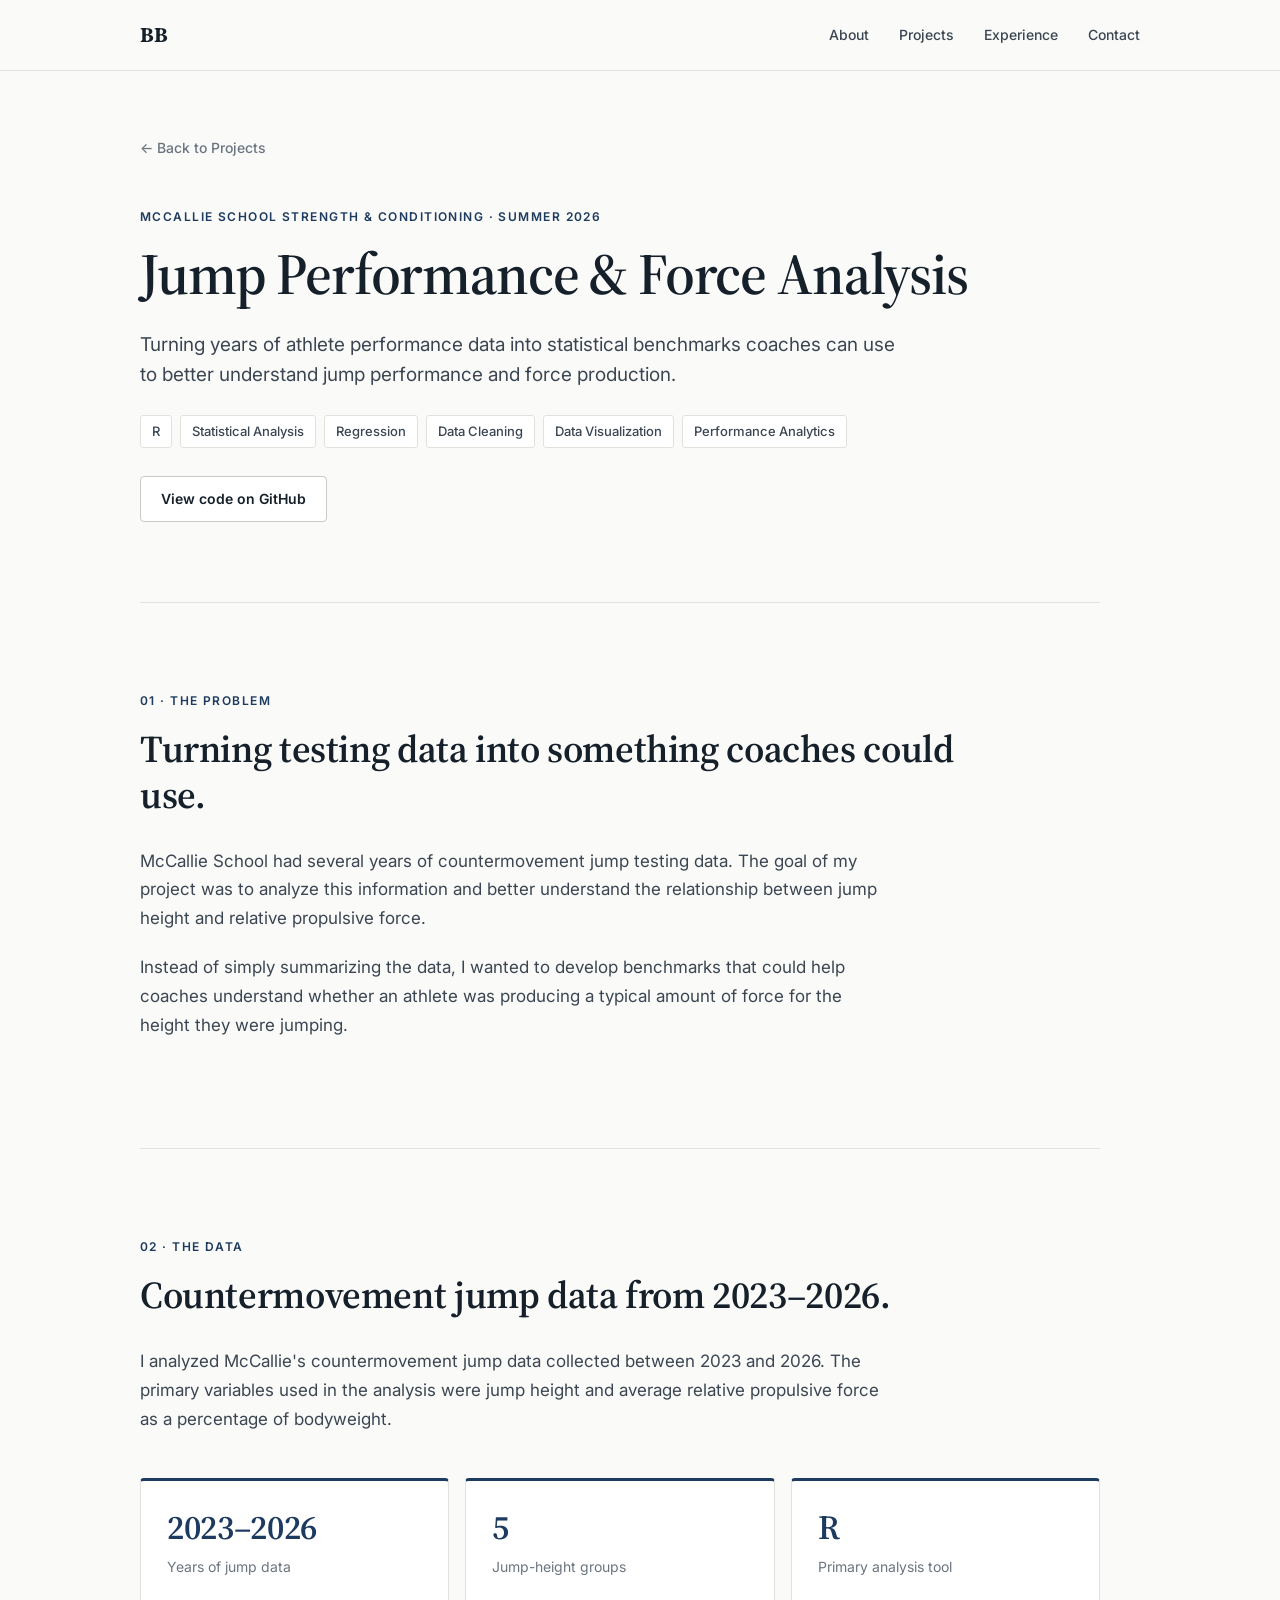
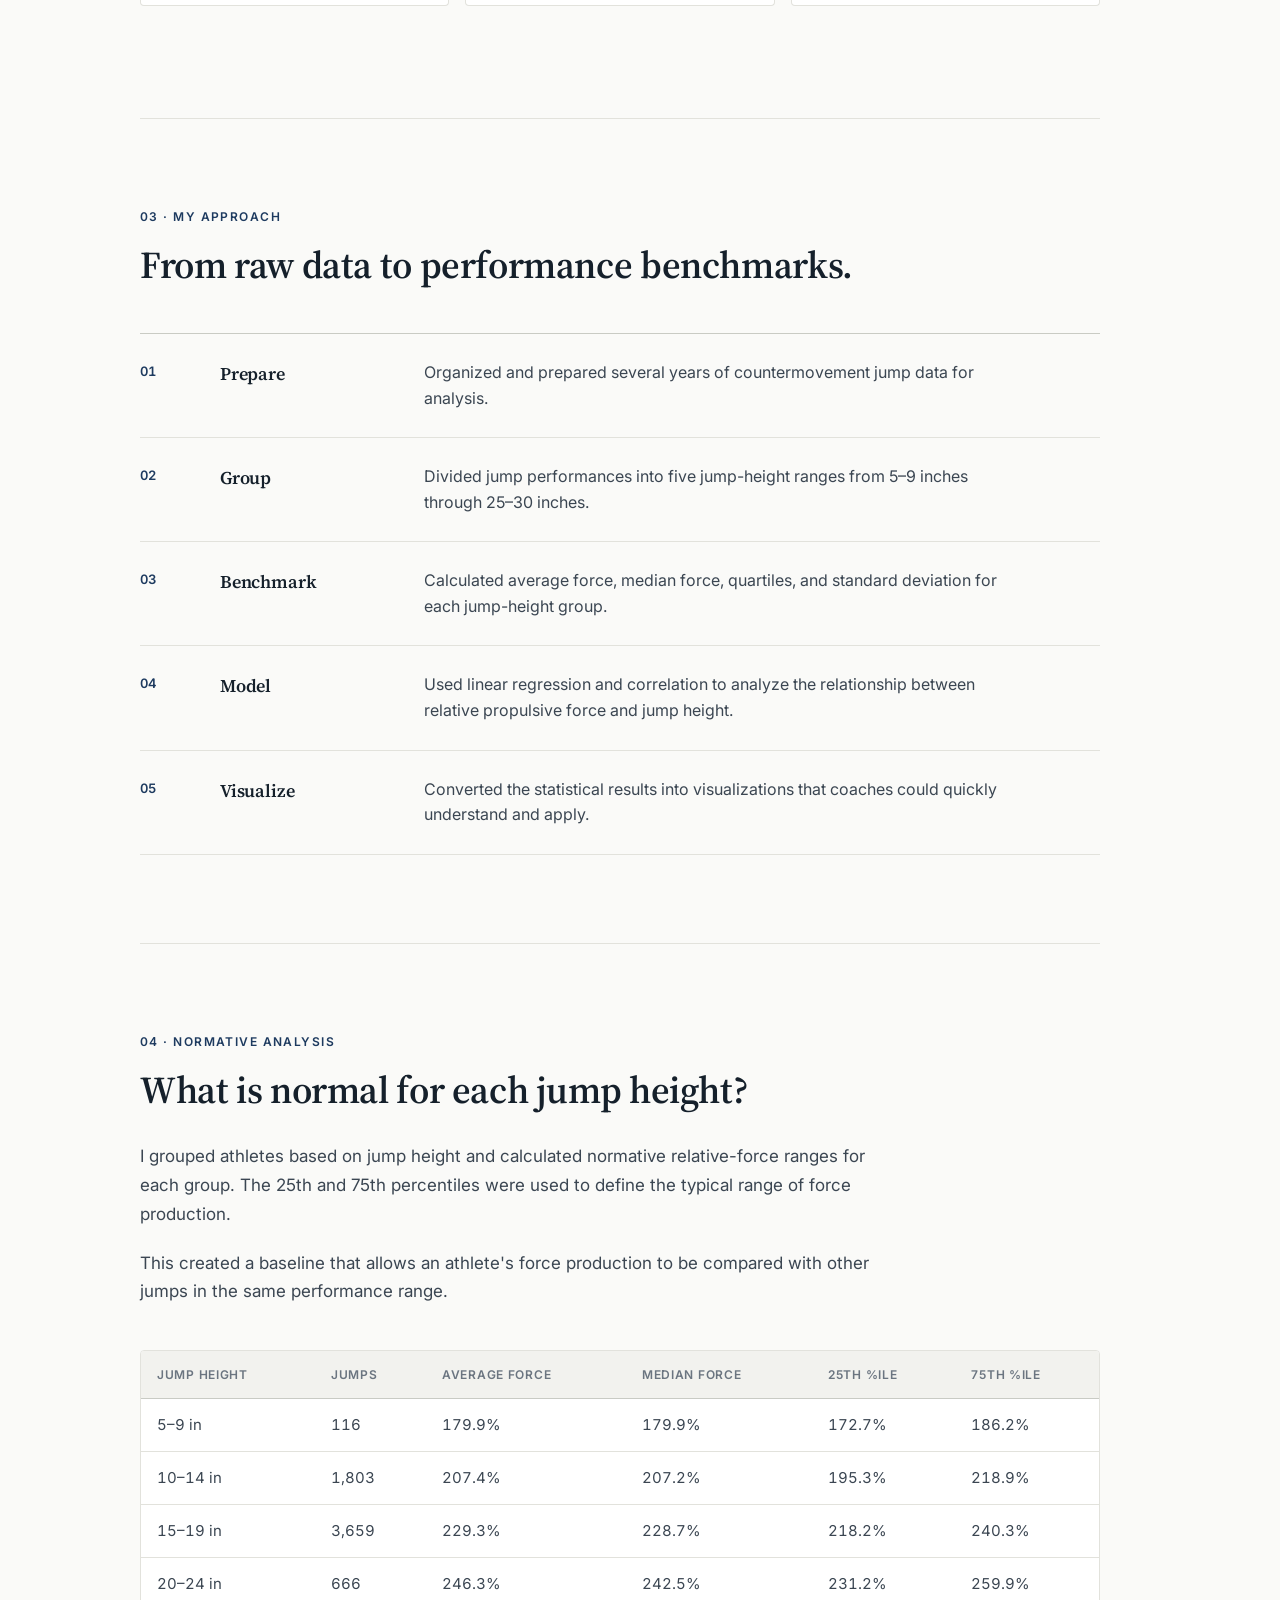
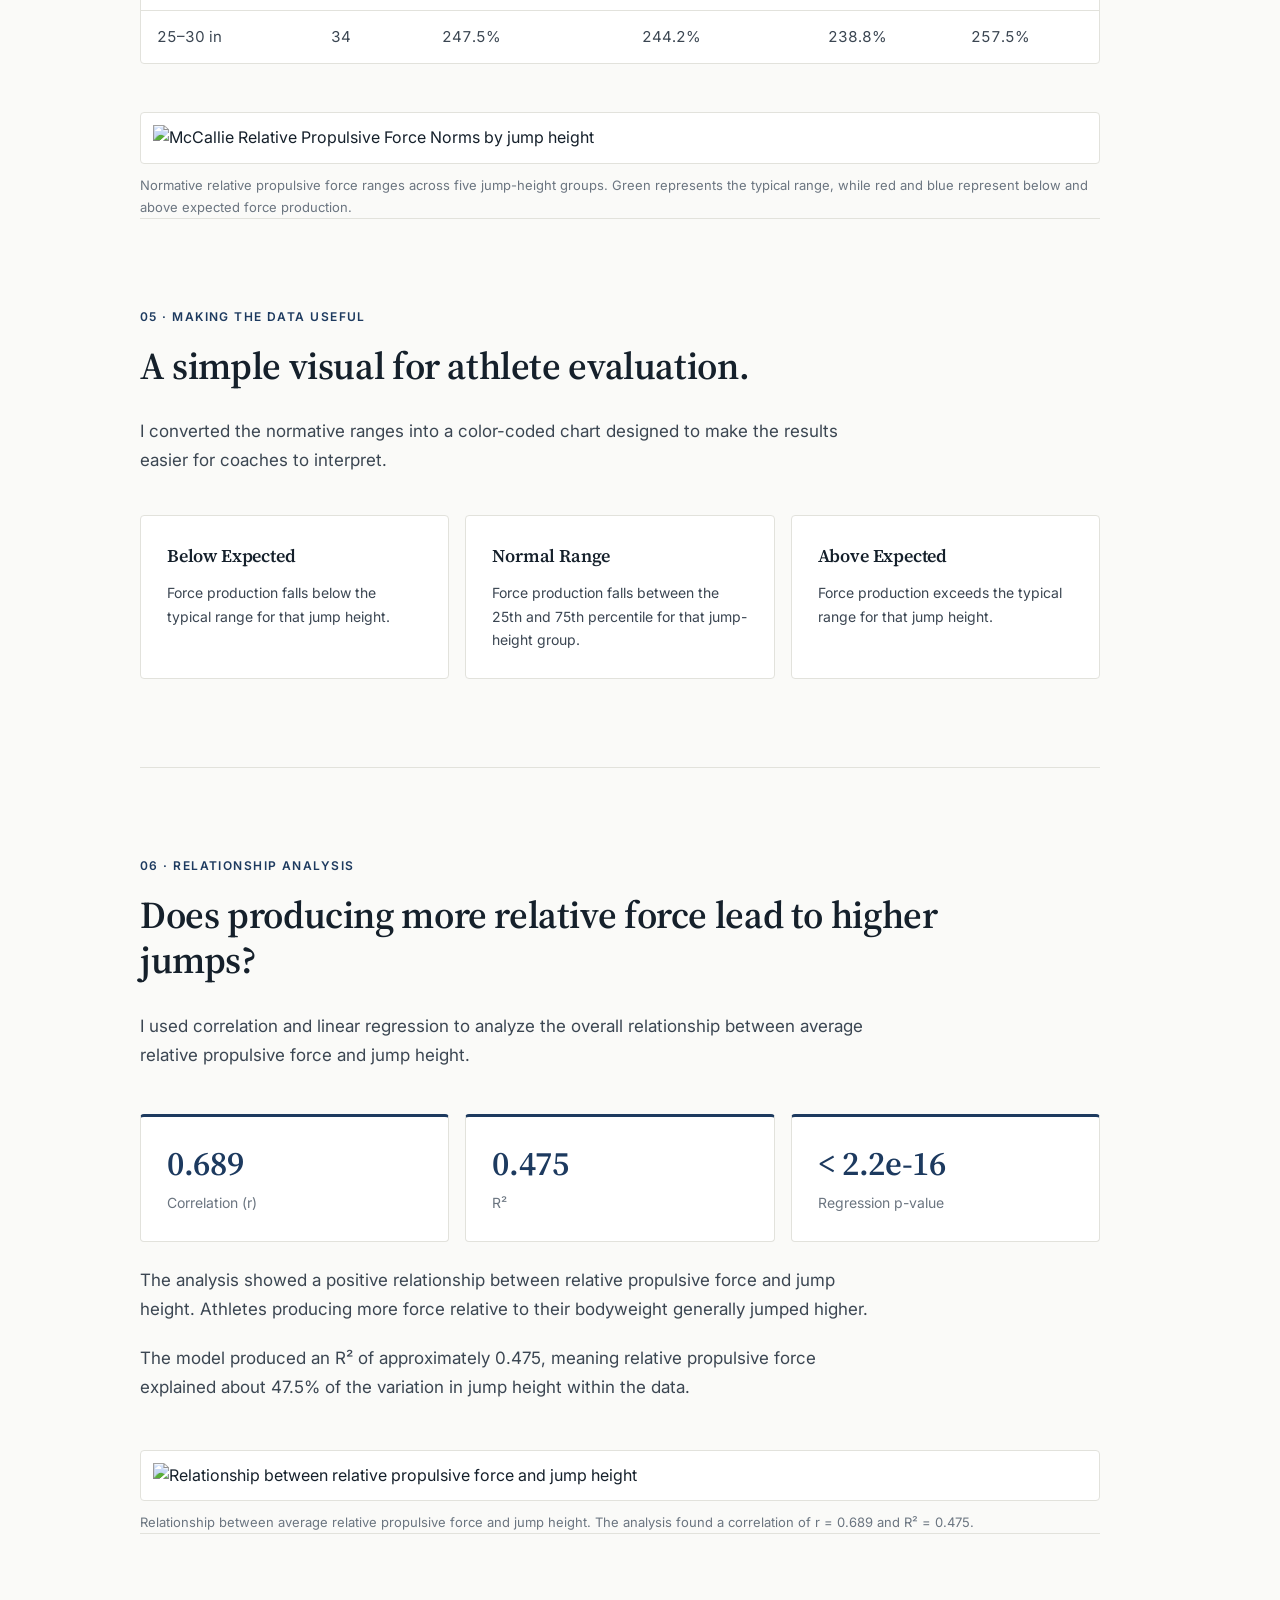
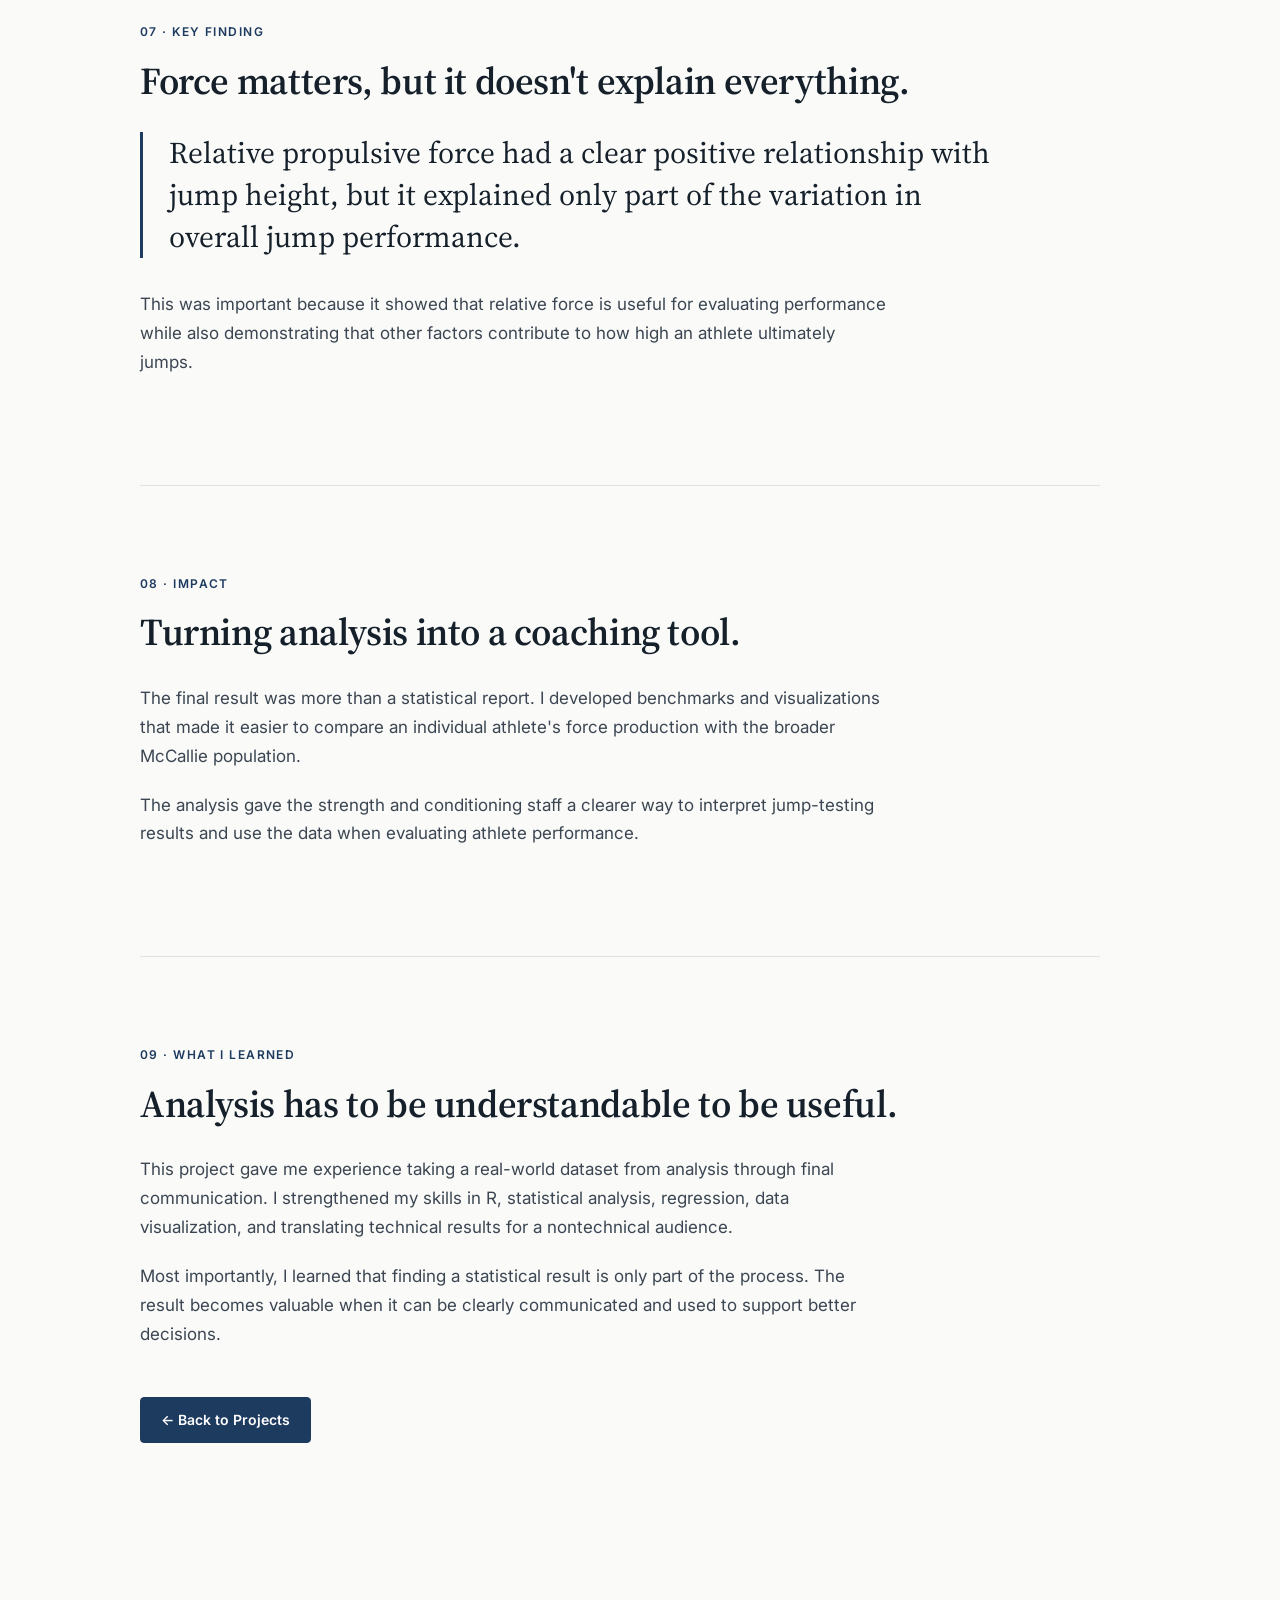
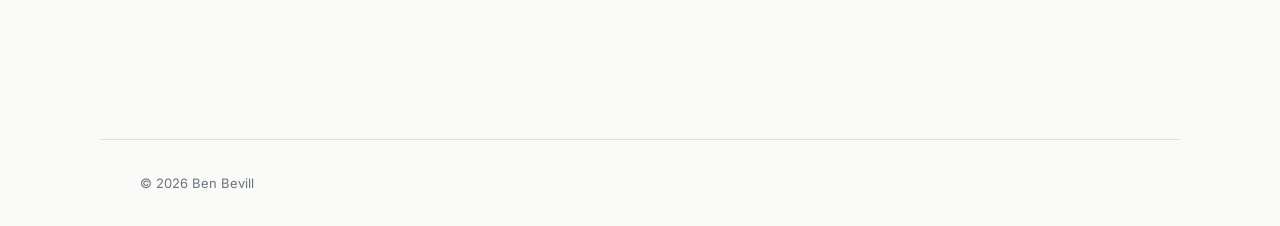
==== mccallie.html @ 66be4b80 "Switch to a professional theme: serif headings, Inter body, navy accent Co-Authored-By: Claude Opus " ====
<!DOCTYPE html>
<html lang="en">

<head>
    <meta charset="UTF-8">
    <meta name="viewport" content="width=device-width, initial-scale=1.0">

    <title>Jump Performance & Force Analysis | Ben Bevill</title>

    <meta
        name="description"
        content="McCallie School Jump Performance and Relative Propulsive Force Analysis by Ben Bevill."
    >

    <link rel="icon" href="favicon.svg?v=3" type="image/svg+xml">
    <meta property="og:type" content="website">
    <meta property="og:title" content="Jump & Force Analysis | Ben Bevill">
    <meta property="og:description" content="Normative force benchmarks from 7,200+ countermovement jumps for McCallie School Strength & Conditioning.">
    <meta property="og:url" content="https://ben-bevill05.github.io/mccallie.html">
    <meta property="og:image" content="https://ben-bevill05.github.io/images/og-preview.png?v=2">
    <meta name="twitter:card" content="summary_large_image">
    <link rel="preconnect" href="https://fonts.googleapis.com">
    <link rel="preconnect" href="https://fonts.gstatic.com" crossorigin>
    <link href="https://fonts.googleapis.com/css2?family=Inter:wght@400;500;600;700&family=Source+Serif+4:opsz,wght@8..60,500;8..60,600;8..60,700&display=swap" rel="stylesheet">
    <link rel="stylesheet" href="style.css?v=8">
</head>

<body>

    <!-- NAVIGATION -->

    <header class="site-header">
    <nav>

        <a href="index.html" class="logo">BB</a>

        <div class="nav-links">
            <a href="index.html#about">About</a>
            <a href="index.html#projects">Projects</a>
            <a href="index.html#experience">Experience</a>
            <a href="index.html#contact">Contact</a>
        </div>

    </nav>
    </header>


    <main>

        <!-- PROJECT HERO -->

        <section class="project-hero">

            <a href="index.html#projects" class="back-link">
                ← Back to Projects
            </a>

            <p class="eyebrow">
                MCCALLIE SCHOOL STRENGTH & CONDITIONING · SUMMER 2026
            </p>

            <h1>
                Jump Performance & Force Analysis
            </h1>

            <p class="project-intro">
                Turning years of athlete performance data into
                statistical benchmarks coaches can use to better
                understand jump performance and force production.
            </p>

            <div class="skills">
                <span>R</span>
                <span>Statistical Analysis</span>
                <span>Regression</span>
                <span>Data Cleaning</span>
                <span>Data Visualization</span>
                <span>Performance Analytics</span>
                        </div>

            <div class="project-actions">
                <a
                    href="https://github.com/Ben-Bevill05/mccallie-jump-force-analysis"
                    class="secondary-button"
                    target="_blank"
                    rel="noopener noreferrer"
                >
                    View code on GitHub
                </a>
            </div>

        </section>



        <!-- THE PROBLEM -->

        <section class="case-section">

            <p class="section-label">
                01 · THE PROBLEM
            </p>

            <h2>
                Turning testing data into something coaches could use.
            </h2>

            <p>
                McCallie School had several years of countermovement
                jump testing data. The goal of my project was to analyze
                this information and better understand the relationship
                between jump height and relative propulsive force.
            </p>

            <p>
                Instead of simply summarizing the data, I wanted to
                develop benchmarks that could help coaches understand
                whether an athlete was producing a typical amount of
                force for the height they were jumping.
            </p>

        </section>



        <!-- THE DATA -->

        <section class="case-section">

            <p class="section-label">
                02 · THE DATA
            </p>

            <h2>
                Countermovement jump data from 2023–2026.
            </h2>

            <p>
                I analyzed McCallie's countermovement jump data collected
                between 2023 and 2026. The primary variables used in the
                analysis were jump height and average relative propulsive
                force as a percentage of bodyweight.
            </p>

            <div class="stat-grid">

                <div class="stat-card">
                    <h3>2023–2026</h3>
                    <p>Years of jump data</p>
                </div>

                <div class="stat-card">
                    <h3>5</h3>
                    <p>Jump-height groups</p>
                </div>

                <div class="stat-card">
                    <h3>R</h3>
                    <p>Primary analysis tool</p>
                </div>

            </div>

        </section>



        <!-- ANALYTICAL APPROACH -->

        <section class="case-section">

            <p class="section-label">
                03 · MY APPROACH
            </p>

            <h2>
                From raw data to performance benchmarks.
            </h2>

            <div class="process-grid">

                <div class="process-step">

                    <p>01</p>

                    <h3>Prepare</h3>

                    <span>
                        Organized and prepared several years of
                        countermovement jump data for analysis.
                    </span>

                </div>


                <div class="process-step">

                    <p>02</p>

                    <h3>Group</h3>

                    <span>
                        Divided jump performances into five jump-height
                        ranges from 5–9 inches through 25–30 inches.
                    </span>

                </div>


                <div class="process-step">

                    <p>03</p>

                    <h3>Benchmark</h3>

                    <span>
                        Calculated average force, median force,
                        quartiles, and standard deviation for each
                        jump-height group.
                    </span>

                </div>


                <div class="process-step">

                    <p>04</p>

                    <h3>Model</h3>

                    <span>
                        Used linear regression and correlation to
                        analyze the relationship between relative
                        propulsive force and jump height.
                    </span>

                </div>


                <div class="process-step">

                    <p>05</p>

                    <h3>Visualize</h3>

                    <span>
                        Converted the statistical results into
                        visualizations that coaches could quickly
                        understand and apply.
                    </span>

                </div>

            </div>

        </section>



        <!-- NORMATIVE ANALYSIS -->

        <section class="case-section">

            <p class="section-label">
                04 · NORMATIVE ANALYSIS
            </p>

            <h2>
                What is normal for each jump height?
            </h2>

            <p>
                I grouped athletes based on jump height and calculated
                normative relative-force ranges for each group. The
                25th and 75th percentiles were used to define the
                typical range of force production.
            </p>

            <p>
                This created a baseline that allows an athlete's force
                production to be compared with other jumps in the same
                performance range.
            </p>


            <!-- NORMATIVE TABLE -->

            <div class="table-wrapper">

                <table class="project-table">

                    <thead>

                        <tr>
                            <th>Jump Height</th>
                            <th>Jumps</th>
                            <th>Average Force</th>
                            <th>Median Force</th>
                            <th>25th %ile</th>
                            <th>75th %ile</th>
                        </tr>

                    </thead>

                    <tbody>

                        <tr>
                            <td>5–9 in</td>
                            <td>116</td>
                            <td>179.9%</td>
                            <td>179.9%</td>
                            <td>172.7%</td>
                            <td>186.2%</td>
                        </tr>

                        <tr>
                            <td>10–14 in</td>
                            <td>1,803</td>
                            <td>207.4%</td>
                            <td>207.2%</td>
                            <td>195.3%</td>
                            <td>218.9%</td>
                        </tr>

                        <tr>
                            <td>15–19 in</td>
                            <td>3,659</td>
                            <td>229.3%</td>
                            <td>228.7%</td>
                            <td>218.2%</td>
                            <td>240.3%</td>
                        </tr>

                        <tr>
                            <td>20–24 in</td>
                            <td>666</td>
                            <td>246.3%</td>
                            <td>242.5%</td>
                            <td>231.2%</td>
                            <td>259.9%</td>
                        </tr>

                        <tr>
                            <td>25–30 in</td>
                            <td>34</td>
                            <td>247.5%</td>
                            <td>244.2%</td>
                            <td>238.8%</td>
                            <td>257.5%</td>
                        </tr>

                    </tbody>

                </table>

            </div>


            <!--  PLACEHOLDER -->

            <div class="project-visual-container">

                <img
                    src="images/RelativeForceNorms.png"
                    alt="McCallie Relative Propulsive Force Norms by jump height"
                    class="project-visual"
                >
            
                <p class="visual-caption">
                    Normative relative propulsive force ranges across five
                    jump-height groups. Green represents the typical range,
                    while red and blue represent below and above expected
                    force production.
                </p>
            
            </div>
    

        <!-- VISUALIZATION EXPLANATION -->

        <section class="case-section">

            <p class="section-label">
                05 · MAKING THE DATA USEFUL
            </p>

            <h2>
                A simple visual for athlete evaluation.
            </h2>

            <p>
                I converted the normative ranges into a color-coded
                chart designed to make the results easier for coaches
                to interpret.
            </p>

            <div class="legend-grid">

                <div class="legend-item">
                    <h3>Below Expected</h3>
                    <p>
                        Force production falls below the typical range
                        for that jump height.
                    </p>
                </div>

                <div class="legend-item">
                    <h3>Normal Range</h3>
                    <p>
                        Force production falls between the 25th and
                        75th percentile for that jump-height group.
                    </p>
                </div>

                <div class="legend-item">
                    <h3>Above Expected</h3>
                    <p>
                        Force production exceeds the typical range
                        for that jump height.
                    </p>
                </div>

            </div>

        </section>



        <!-- REGRESSION -->

        <section class="case-section">

            <p class="section-label">
                06 · RELATIONSHIP ANALYSIS
            </p>

            <h2>
                Does producing more relative force lead to higher jumps?
            </h2>

            <p>
                I used correlation and linear regression to analyze
                the overall relationship between average relative
                propulsive force and jump height.
            </p>


            <div class="stat-grid">

                <div class="stat-card">
                    <h3>0.689</h3>
                    <p>Correlation (r)</p>
                </div>

                <div class="stat-card">
                    <h3>0.475</h3>
                    <p>R²</p>
                </div>

                <div class="stat-card">
                    <h3>&lt; 2.2e-16</h3>
                    <p>Regression p-value</p>
                </div>

            </div>


            <p>
                The analysis showed a positive relationship between
                relative propulsive force and jump height. Athletes
                producing more force relative to their bodyweight
                generally jumped higher.
            </p>

            <p>
                The model produced an R² of approximately 0.475,
                meaning relative propulsive force explained about
                47.5% of the variation in jump height within the data.
            </p>


            <!-- SCATTERPLOT PLACEHOLDER -->

          <div class="project-visual-container">

            <img
                src="images/RelativeForce_JumpHeight.png"
                alt="Relationship between relative propulsive force and jump height"
                class="project-visual"
            >
        
            <p class="visual-caption">
                Relationship between average relative propulsive force
                and jump height. The analysis found a correlation of
                r = 0.689 and R² = 0.475.
            </p>
        
        </div>


        <!-- KEY FINDING -->

        <section class="case-section">

            <p class="section-label">
                07 · KEY FINDING
            </p>

            <h2>
                Force matters, but it doesn't explain everything.
            </h2>

            <p class="large-takeaway">
                Relative propulsive force had a clear positive
                relationship with jump height, but it explained
                only part of the variation in overall jump performance.
            </p>

            <p>
                This was important because it showed that relative
                force is useful for evaluating performance while also
                demonstrating that other factors contribute to how
                high an athlete ultimately jumps.
            </p>

        </section>



        <!-- IMPACT -->

        <section class="case-section">

            <p class="section-label">
                08 · IMPACT
            </p>

            <h2>
                Turning analysis into a coaching tool.
            </h2>

            <p>
                The final result was more than a statistical report.
                I developed benchmarks and visualizations that made it
                easier to compare an individual athlete's force
                production with the broader McCallie population.
            </p>

            <p>
                The analysis gave the strength and conditioning staff
                a clearer way to interpret jump-testing results and
                use the data when evaluating athlete performance.
            </p>

        </section>



        <!-- TAKEAWAY -->

        <section class="case-section final-section">

            <p class="section-label">
                09 · WHAT I LEARNED
            </p>

            <h2>
                Analysis has to be understandable to be useful.
            </h2>

            <p>
                This project gave me experience taking a real-world
                dataset from analysis through final communication.
                I strengthened my skills in R, statistical analysis,
                regression, data visualization, and translating
                technical results for a nontechnical audience.
            </p>

            <p>
                Most importantly, I learned that finding a statistical
                result is only part of the process. The result becomes
                valuable when it can be clearly communicated and used
                to support better decisions.
            </p>


            <a
                href="index.html#projects"
                class="primary-button"
            >
                ← Back to Projects
            </a>

        </section>

    </main>


    <footer>

        <p>
            © 2026 Ben Bevill
        </p>

    </footer>


</body>

</html>
---- style.css ----
/* =========================================================
   BEN BEVILL PORTFOLIO
   Theme: Professional — serif headings (Source Serif 4),
   Inter for body text, one deep navy accent.
   ========================================================= */


/* ---------- TOKENS ---------- */

:root {
    --background: #FAFAF8;
    --surface: #FFFFFF;
    --subtle: #F2F2EE;
    --text: #15202B;
    --body: #3B4652;
    --muted: #6B7580;
    --accent: #1D3A5F;
    --accent-hover: #142B47;
    --accent-soft: #E8EDF3;
    --border: #E2E2DC;
    --border-strong: #C9CBC4;

    --serif: "Source Serif 4", Georgia, "Times New Roman", serif;
    --sans: "Inter", -apple-system, BlinkMacSystemFont, "Segoe UI", Arial, sans-serif;
}


/* ---------- BASE ---------- */

* {
    margin: 0;
    padding: 0;
    box-sizing: border-box;
}

html {
    scroll-behavior: smooth;
    scroll-padding-top: 76px;
}

body {
    font-family: var(--sans);
    font-size: 16px;
    background: var(--background);
    color: var(--text);
    line-height: 1.6;
    -webkit-font-smoothing: antialiased;
}

main {
    max-width: 1080px;
    margin: 0 auto;
    padding: 0 40px;
}

section {
    padding: 88px 0;
}

p {
    line-height: 1.7;
}

h1, h2, h3 {
    font-family: var(--serif);
    color: var(--text);
    font-weight: 600;
    letter-spacing: -0.01em;
}

::selection {
    background: var(--accent);
    color: #fff;
}

a:focus-visible {
    outline: 2px solid var(--accent);
    outline-offset: 3px;
    border-radius: 3px;
}


/* ---------- NAVIGATION ---------- */

.site-header {
    position: sticky;
    top: 0;
    z-index: 50;
    background: rgba(250, 250, 248, 0.9);
    backdrop-filter: saturate(160%) blur(10px);
    -webkit-backdrop-filter: saturate(160%) blur(10px);
    border-bottom: 1px solid var(--border);
}

nav {
    max-width: 1080px;
    margin: 0 auto;
    padding: 18px 40px;
    display: flex;
    justify-content: space-between;
    align-items: center;
}

.logo {
    font-family: var(--serif);
    color: var(--text);
    text-decoration: none;
    font-size: 21px;
    font-weight: 700;
    letter-spacing: 0;
}

.nav-links {
    display: flex;
    gap: 30px;
}

.nav-links a {
    color: var(--body);
    text-decoration: none;
    font-size: 14px;
    font-weight: 500;
    transition: color 0.15s ease;
}

.nav-links a:hover {
    color: var(--accent);
}


/* ---------- LABELS ---------- */

.eyebrow,
.section-label {
    font-family: var(--sans);
    font-size: 12px;
    font-weight: 600;
    letter-spacing: 0.12em;
    text-transform: uppercase;
    color: var(--accent);
    margin-bottom: 16px;
}


/* ---------- BUTTONS ---------- */

.primary-button,
.secondary-button {
    display: inline-block;
    padding: 11px 20px;
    border-radius: 4px;
    text-decoration: none;
    font-weight: 600;
    font-size: 14px;
    transition: background 0.15s ease, border-color 0.15s ease, color 0.15s ease;
}

.primary-button {
    background: var(--accent);
    border: 1px solid var(--accent);
    color: #fff;
}

.primary-button:hover {
    background: var(--accent-hover);
    border-color: var(--accent-hover);
}

.secondary-button {
    background: var(--surface);
    border: 1px solid var(--border-strong);
    color: var(--text);
}

.secondary-button:hover {
    border-color: var(--accent);
    color: var(--accent);
}


/* ---------- SECTION HEADINGS ---------- */

section h2 {
    font-size: clamp(28px, 3.4vw, 38px);
    line-height: 1.2;
    margin-bottom: 28px;
}


/* =========================================================
   HOMEPAGE
   ========================================================= */


/* ---------- HERO ---------- */

.hero {
    display: grid;
    grid-template-columns: 1.1fr 1fr;
    gap: 64px;
    align-items: center;
    padding: 96px 0 56px;
}

.hero h1 {
    font-size: clamp(44px, 5.6vw, 68px);
    line-height: 1.05;
    font-weight: 600;
    letter-spacing: -0.02em;
    margin-bottom: 24px;
}

.hero-text {
    max-width: 30em;
    font-size: 19px;
    line-height: 1.6;
    color: var(--body);
}

.hero-buttons {
    display: flex;
    flex-wrap: wrap;
    gap: 12px;
    margin-top: 32px;
}


/* ---------- AT-A-GLANCE PANEL ---------- */

.board {
    background: var(--surface);
    border: 1px solid var(--border);
    border-radius: 6px;
}

.lane {
    display: flex;
    flex-direction: column;
    gap: 4px;
    padding: 24px 28px;
    color: var(--text);
    text-decoration: none;
    border-left: 3px solid transparent;
    transition: border-color 0.15s ease, background 0.15s ease;
}

.lane + .lane {
    border-top: 1px solid var(--border);
}

.lane:hover,
.lane:focus-visible {
    border-left-color: var(--accent);
    background: #FCFCFB;
}

.lane-stat {
    font-family: var(--serif);
    font-size: clamp(22px, 2.2vw, 26px);
    font-weight: 600;
    line-height: 1.2;
    font-variant-numeric: tabular-nums;
}

.lane-label {
    font-size: 14px;
    line-height: 1.5;
    color: var(--muted);
}


/* ---------- ABOUT ---------- */

#about {
    max-width: 720px;
    padding-top: 48px;
}

#about > p {
    font-size: 17px;
    color: var(--body);
    margin-bottom: 18px;
}


/* ---------- FULL-WIDTH BANDS ---------- */

.band {
    position: relative;
    box-shadow: 0 0 0 100vmax var(--band-bg);
    clip-path: inset(0 -100vmax);
    background: var(--band-bg);
}

.band-light {
    --band-bg: var(--surface);
}

.band-deep {
    --band-bg: var(--subtle);
}


/* ---------- SKILLS ---------- */

.skills-grid {
    display: grid;
    grid-template-columns: repeat(2, 1fr);
    gap: 36px 56px;
}

.skill-group {
    border-top: 1px solid var(--border-strong);
    padding-top: 16px;
}

.skill-group h3 {
    font-family: var(--sans);
    font-size: 13px;
    font-weight: 600;
    letter-spacing: 0.08em;
    text-transform: uppercase;
    color: var(--muted);
    margin-bottom: 14px;
}

.skills {
    display: flex;
    flex-wrap: wrap;
    gap: 8px;
    margin-top: 24px;
}

.skill-group .skills {
    margin-top: 0;
}

.skills span {
    background: var(--surface);
    border: 1px solid var(--border);
    color: var(--body);
    padding: 5px 11px;
    border-radius: 3px;
    font-size: 13px;
    font-weight: 500;
}

.band-light .skills span {
    background: var(--background);
}


/* ---------- PROJECTS ---------- */

.project-row {
    display: grid;
    grid-template-columns: minmax(0, 0.9fr) minmax(0, 1.1fr);
    gap: 48px;
    align-items: start;
    padding: 44px 0;
    border-top: 1px solid var(--border);
}

.project-row:last-child {
    border-bottom: 1px solid var(--border);
}

.project-thumb {
    display: block;
    background: var(--surface);
    border: 1px solid var(--border);
    border-radius: 4px;
    padding: 14px;
    aspect-ratio: 4 / 3;
    overflow: hidden;
    transition: border-color 0.15s ease;
}

.project-thumb img {
    width: 100%;
    height: 100%;
    object-fit: contain;
    display: block;
}

.project-thumb:hover {
    border-color: var(--accent);
}

.project-body h3 {
    font-size: clamp(22px, 2.4vw, 27px);
    line-height: 1.25;
    margin-bottom: 6px;
}

.project-body h3 a {
    color: inherit;
    text-decoration: none;
}

.project-body h3 a:hover {
    color: var(--accent);
}

.project-company {
    color: var(--muted);
    font-size: 14px;
    margin-bottom: 18px;
}

.project-body > p:not(.project-company):not(.project-result) {
    font-size: 16px;
    color: var(--body);
    max-width: 36em;
}

.project-result {
    margin: 20px 0 4px;
    padding: 14px 18px;
    background: var(--accent-soft);
    border-left: 3px solid var(--accent);
    font-size: 14px;
    color: var(--body);
    max-width: 34em;
}

.project-result strong {
    display: block;
    font-family: var(--serif);
    font-size: 24px;
    font-weight: 600;
    font-variant-numeric: tabular-nums;
    color: var(--accent);
    line-height: 1.2;
    margin-bottom: 2px;
}

.project-body .skills {
    margin-top: 20px;
}

.project-link {
    display: inline-block;
    margin-top: 24px;
    color: var(--accent);
    text-decoration: none;
    font-size: 14px;
    font-weight: 600;
    border-bottom: 1px solid var(--accent);
    padding-bottom: 2px;
    transition: color 0.15s ease, border-color 0.15s ease;
}

.project-link::after {
    content: " →";
}

.project-link:hover {
    color: var(--accent-hover);
    border-color: var(--accent-hover);
}


/* ---------- EXPERIENCE ---------- */

.experience-item {
    display: grid;
    grid-template-columns: 0.9fr 1.1fr;
    gap: 48px;
    padding: 28px 0;
    border-top: 1px solid var(--border-strong);
}

.experience-item:last-child {
    border-bottom: 1px solid var(--border-strong);
}

.experience-item h3 {
    font-size: 19px;
    margin-bottom: 4px;
}

.experience-role p {
    color: var(--muted);
    font-size: 14px;
}

.experience-detail p {
    color: var(--body);
    font-size: 16px;
}

.titles {
    display: flex;
    flex-wrap: wrap;
    gap: 8px;
    margin-top: 14px;
}

.titles span {
    background: var(--surface);
    border: 1px solid var(--border-strong);
    color: var(--text);
    border-radius: 3px;
    padding: 4px 10px;
    font-size: 13px;
    font-weight: 500;
}


/* ---------- CONTACT ---------- */

#contact {
    max-width: 760px;
}

#contact > p {
    font-size: 17px;
    color: var(--body);
}

.contact-links {
    margin-top: 28px;
    display: flex;
    flex-wrap: wrap;
    gap: 12px;
}


/* =========================================================
   PROJECT (CASE STUDY) PAGES
   ========================================================= */

.project-hero {
    padding-top: 64px;
    padding-bottom: 80px;
    max-width: 880px;
}

.back-link {
    display: inline-block;
    color: var(--muted);
    text-decoration: none;
    font-size: 14px;
    font-weight: 500;
    margin-bottom: 48px;
    transition: color 0.15s ease;
}

.back-link:hover {
    color: var(--accent);
}

.project-hero h1 {
    font-size: clamp(38px, 5vw, 58px);
    line-height: 1.08;
    letter-spacing: -0.02em;
    margin-bottom: 24px;
}

.project-intro {
    max-width: 40em;
    font-size: 19px;
    line-height: 1.6;
    color: var(--body);
}

.project-actions {
    margin-top: 28px;
}

.case-section {
    border-top: 1px solid var(--border);
    max-width: 960px;
}

.case-section h2 {
    max-width: 820px;
}

.case-section > p:not(.section-label):not(.large-takeaway) {
    max-width: 44em;
    font-size: 17px;
    color: var(--body);
    margin-bottom: 20px;
}

.final-section {
    padding-bottom: 120px;
}

.final-section .primary-button {
    margin-top: 28px;
}


/* ---------- STAT CARDS ---------- */

.stat-grid {
    display: grid;
    grid-template-columns: repeat(3, 1fr);
    gap: 16px;
    margin-top: 44px;
    margin-bottom: 24px;
}

.stat-card {
    background: var(--surface);
    border: 1px solid var(--border);
    border-top: 3px solid var(--accent);
    padding: 28px 26px;
    border-radius: 4px;
}

.stat-card h3 {
    color: var(--accent);
    font-size: 34px;
    line-height: 1.1;
    font-variant-numeric: tabular-nums;
    margin-bottom: 10px;
}

.stat-card p {
    color: var(--muted);
    font-size: 14px;
    line-height: 1.5;
}


/* ---------- PROCESS ---------- */

.process-grid {
    margin-top: 44px;
    border-top: 1px solid var(--border-strong);
}

.process-step {
    display: grid;
    grid-template-columns: 56px 180px 1fr;
    gap: 24px;
    align-items: start;
    padding: 26px 0;
    border-bottom: 1px solid var(--border);
}

.process-step > p {
    font-size: 13px;
    font-weight: 600;
    color: var(--accent);
    font-variant-numeric: tabular-nums;
}

.process-step h3 {
    font-size: 18px;
}

.process-step span {
    max-width: 600px;
    color: var(--body);
    font-size: 16px;
    line-height: 1.6;
}


/* ---------- DATA TABLE ---------- */

.table-wrapper {
    width: 100%;
    overflow-x: auto;
    margin-top: 44px;
    margin-bottom: 48px;
    background: var(--surface);
    border: 1px solid var(--border);
    border-radius: 4px;
}

.project-table {
    width: 100%;
    border-collapse: collapse;
    min-width: 720px;
}

.project-table th {
    text-align: left;
    font-size: 12px;
    font-weight: 600;
    text-transform: uppercase;
    letter-spacing: 0.06em;
    color: var(--muted);
    padding: 14px 16px;
    background: var(--subtle);
    border-bottom: 1px solid var(--border-strong);
}

.project-table td {
    padding: 14px 16px;
    border-bottom: 1px solid var(--border);
    color: var(--body);
    font-size: 15px;
    font-variant-numeric: tabular-nums;
}

.project-table tbody tr:last-child td {
    border-bottom: none;
}

.project-table tbody tr:hover {
    background: #FBFBF9;
}


/* ---------- VISUALS ---------- */

.project-visual-container {
    margin-top: 48px;
}

.project-visual {
    width: 100%;
    display: block;
    margin-top: 48px;
    background: var(--surface);
    border: 1px solid var(--border);
    border-radius: 4px;
    padding: 12px;
}

.project-visual-container .project-visual {
    margin-top: 0;
}

.visual-caption {
    color: var(--muted);
    font-size: 13px;
    margin-top: 10px;
}

.visual-placeholder {
    margin-top: 48px;
    padding: 48px;
    background: var(--subtle);
    border-radius: 4px;
}

.visual-placeholder h3 {
    font-size: 24px;
    margin-bottom: 10px;
}

.visual-placeholder > p:last-child {
    max-width: 600px;
    color: var(--muted);
}


/* ---------- LEGEND ---------- */

.legend-grid {
    display: grid;
    grid-template-columns: repeat(3, 1fr);
    gap: 16px;
    margin-top: 40px;
}

.legend-item {
    background: var(--surface);
    border: 1px solid var(--border);
    padding: 26px;
    border-radius: 4px;
}

.legend-item h3 {
    font-size: 18px;
    margin-bottom: 10px;
}

.legend-item p {
    color: var(--body);
    font-size: 14px;
}


/* ---------- KEY FINDING ---------- */

.large-takeaway {
    max-width: 860px;
    font-family: var(--serif);
    font-size: clamp(22px, 3vw, 30px);
    line-height: 1.4;
    color: var(--text);
    border-left: 3px solid var(--accent);
    padding-left: 26px;
    margin-bottom: 32px;
}


/* ---------- FOOTER ---------- */

footer {
    max-width: 1080px;
    margin: 0 auto;
    padding: 32px 40px;
    border-top: 1px solid var(--border);
    font-size: 13px;
    color: var(--muted);
}


/* =========================================================
   RESPONSIVE
   ========================================================= */

@media (max-width: 900px) {

    .hero {
        grid-template-columns: 1fr;
        gap: 44px;
        padding-top: 56px;
    }

    .project-row,
    .experience-item {
        grid-template-columns: 1fr;
        gap: 20px;
    }

    .skills-grid,
    .stat-grid,
    .legend-grid {
        grid-template-columns: 1fr;
    }

    .process-step {
        grid-template-columns: 44px 140px 1fr;
    }
}

@media (max-width: 700px) {

    main {
        padding: 0 20px;
    }

    nav {
        padding: 16px 20px;
    }

    .nav-links {
        gap: 14px;
    }

    .nav-links a {
        font-size: 12px;
    }

    section {
        padding: 64px 0;
    }

    .hero-text,
    .project-intro {
        font-size: 17px;
    }

    .hero-buttons {
        flex-direction: column;
        align-items: flex-start;
    }

    .project-hero {
        padding-top: 40px;
        padding-bottom: 60px;
    }

    .back-link {
        margin-bottom: 36px;
    }

    .case-section > p:not(.section-label):not(.large-takeaway) {
        font-size: 16px;
    }

    .process-step {
        display: block;
    }

    .process-step > p,
    .process-step h3 {
        margin-bottom: 8px;
    }

    .lane {
        padding: 20px 22px;
    }

    .visual-placeholder {
        padding: 32px 22px;
    }

    footer {
        padding: 28px 20px;
    }
}

@media (prefers-reduced-motion: reduce) {
    html {
        scroll-behavior: auto;
    }
}
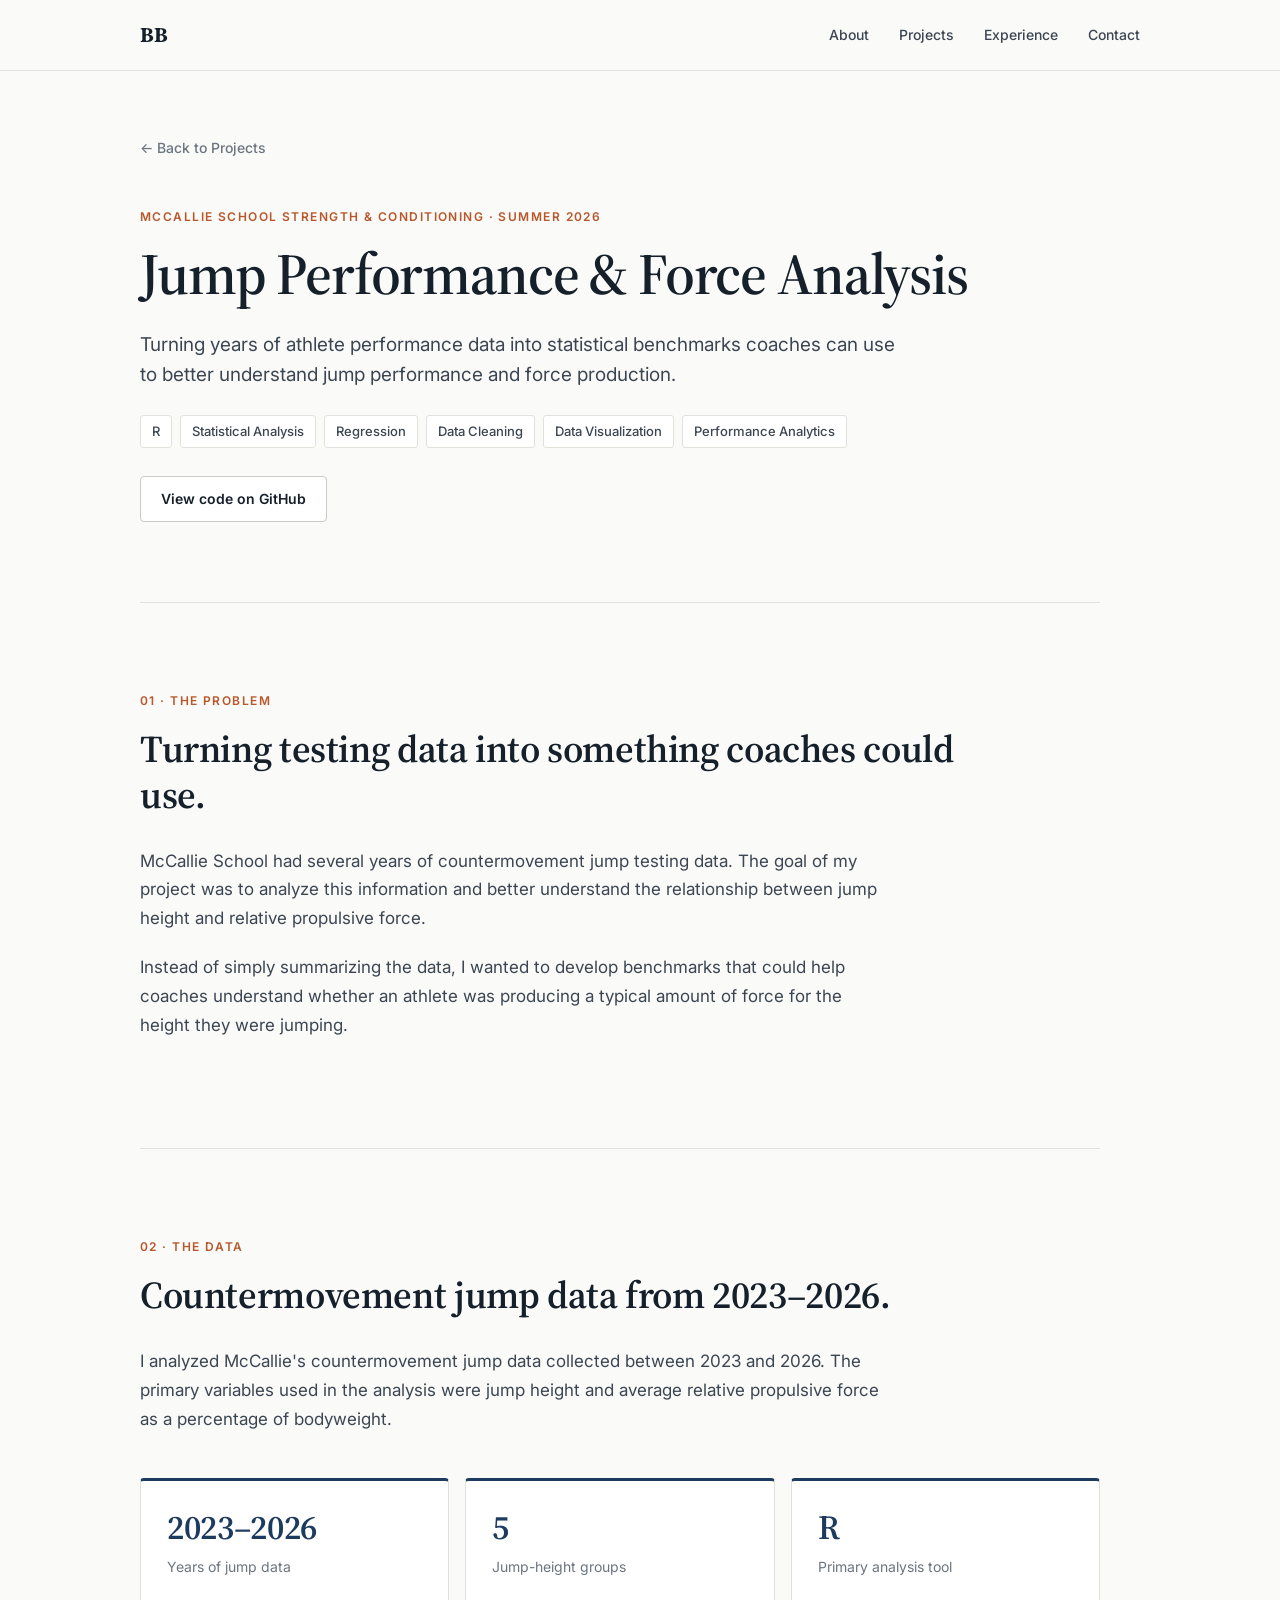
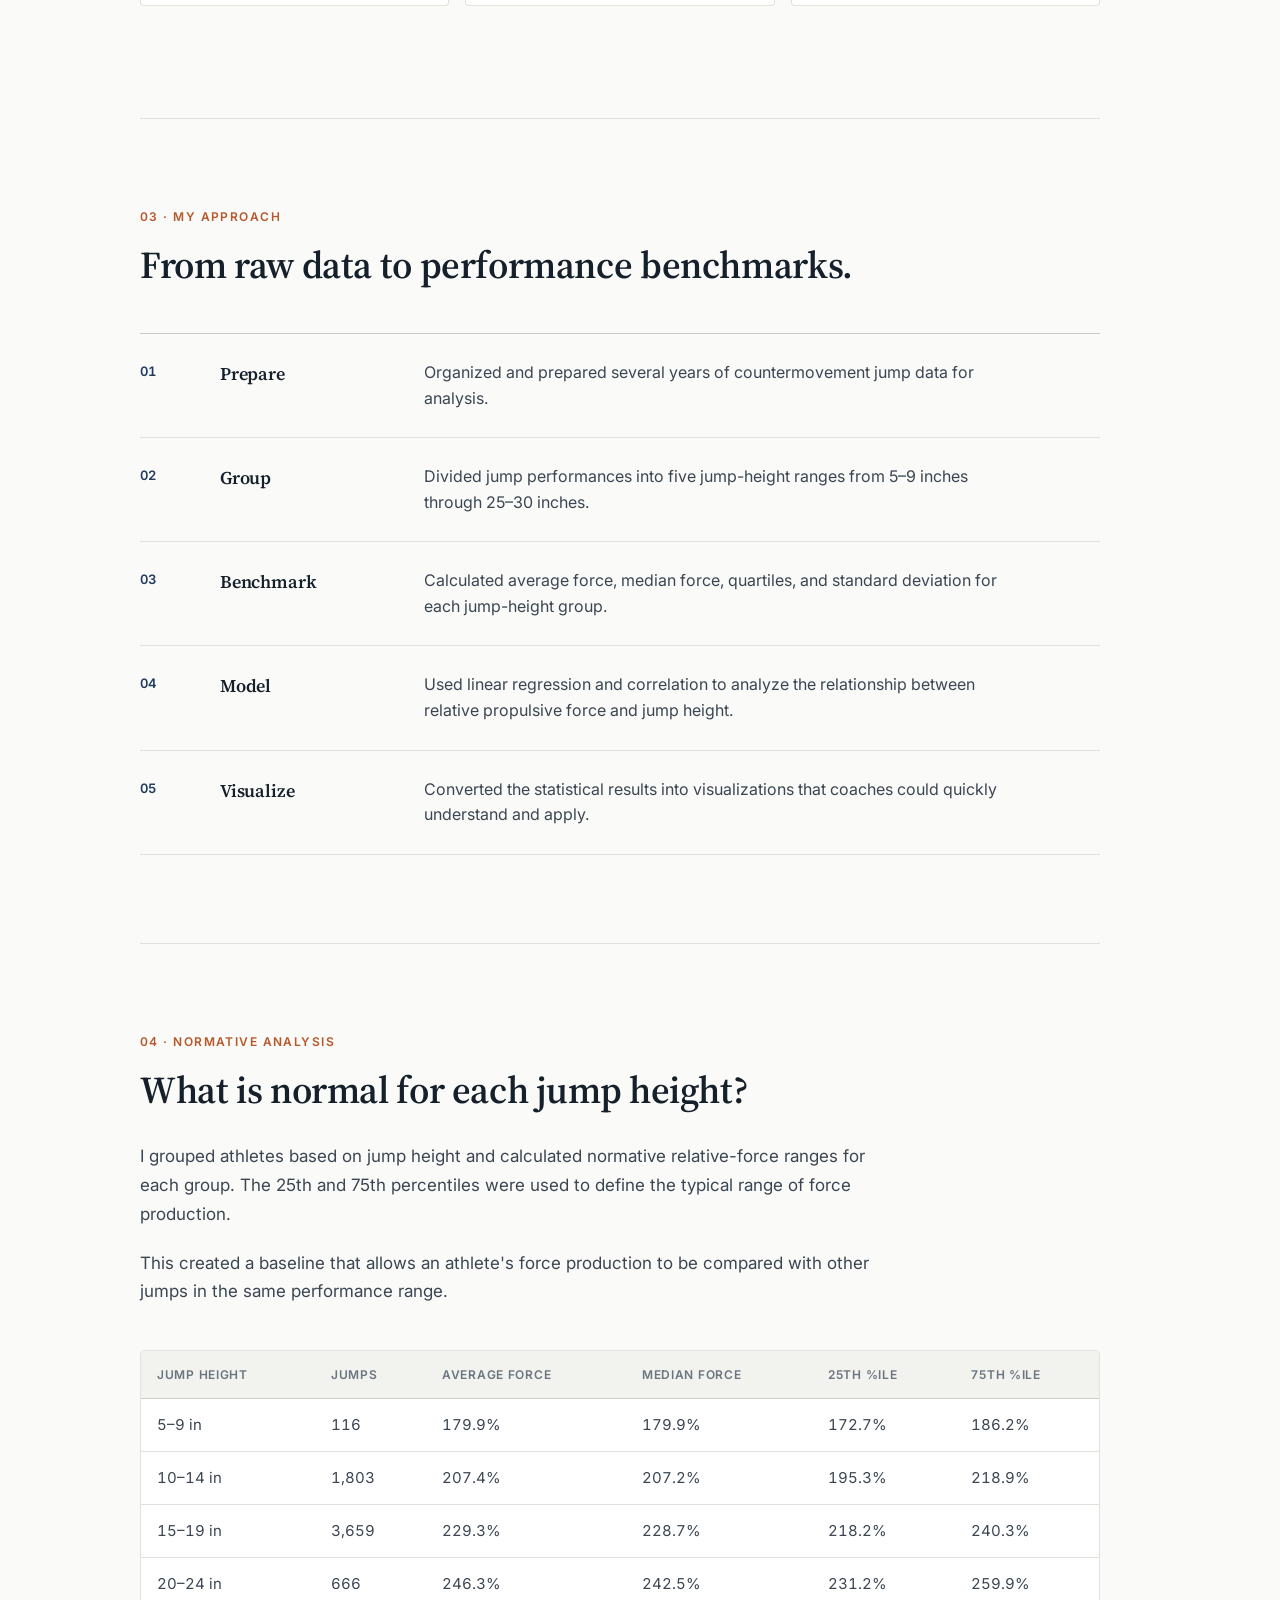
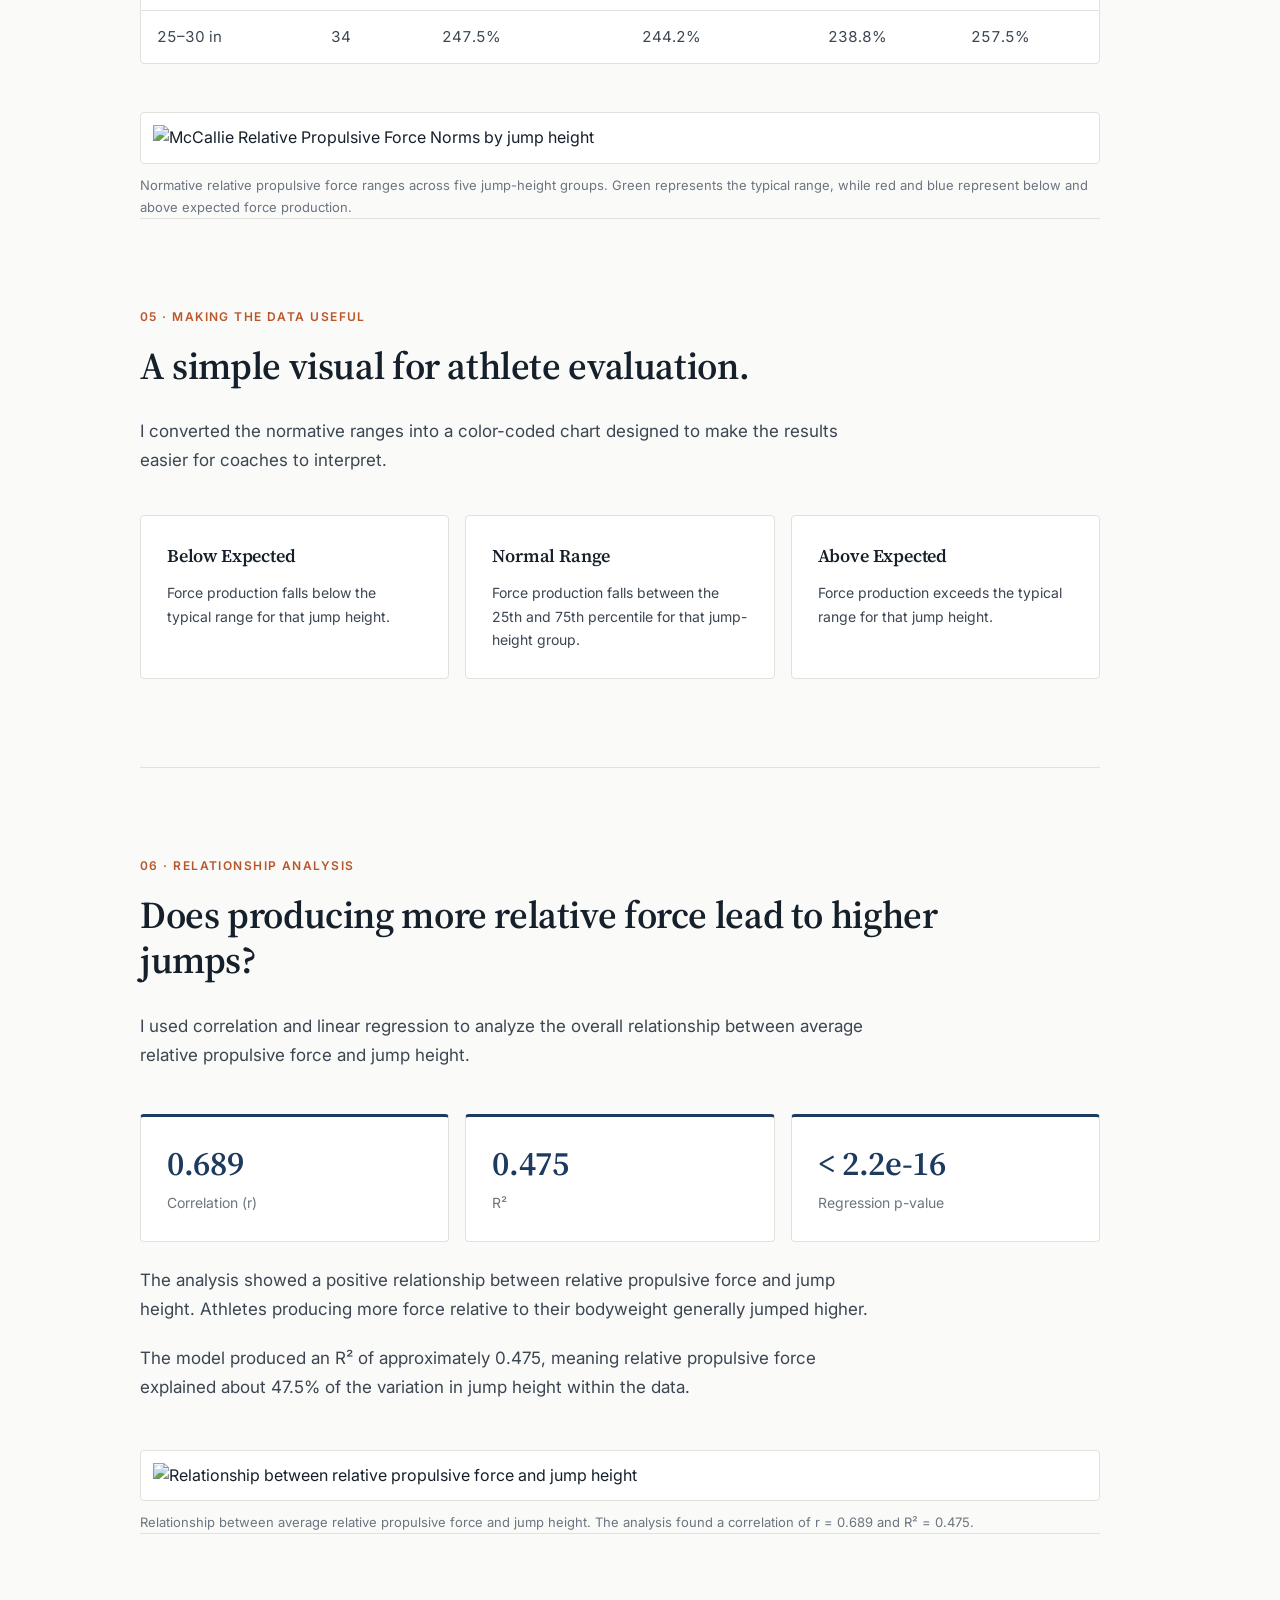
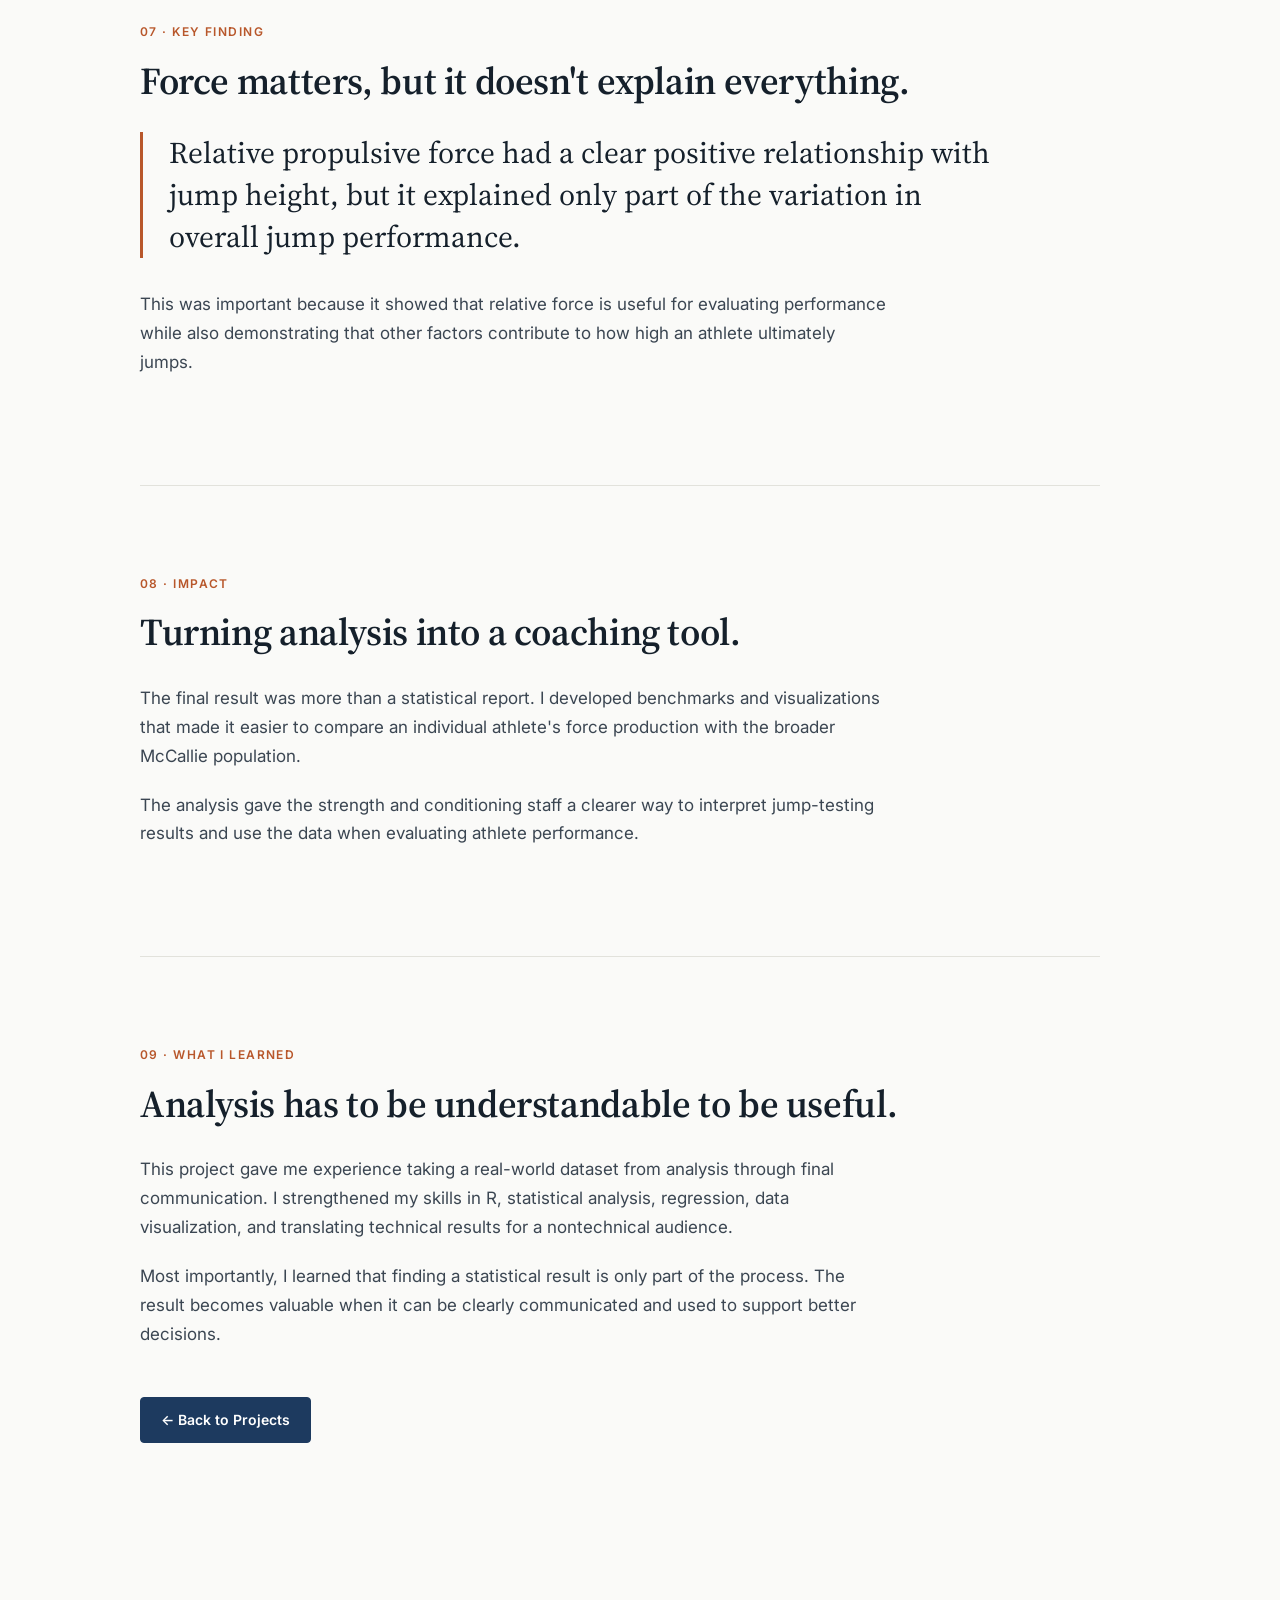
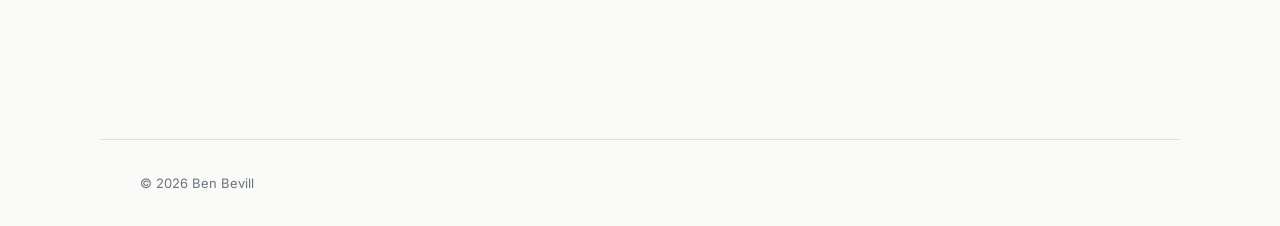
==== commit 214eb3fa: "Add accent touches: copper highlights, hero grid, navy panels, numbered projects Co-Authored-By: Cla" ====
--- a/mccallie.html
+++ b/mccallie.html
@@ -22,7 +22,7 @@
     <link rel="preconnect" href="https://fonts.googleapis.com">
     <link rel="preconnect" href="https://fonts.gstatic.com" crossorigin>
     <link href="https://fonts.googleapis.com/css2?family=Inter:wght@400;500;600;700&family=Source+Serif+4:opsz,wght@8..60,500;8..60,600;8..60,700&display=swap" rel="stylesheet">
-    <link rel="stylesheet" href="style.css?v=8">
+    <link rel="stylesheet" href="style.css?v=9">
 </head>
 
 <body>
--- a/style.css
+++ b/style.css
@@ -17,6 +17,9 @@
     --accent: #1D3A5F;
     --accent-hover: #142B47;
     --accent-soft: #E8EDF3;
+    --warm: #B8572B;          /* copper — used sparingly */
+    --warm-soft: #F6E9E1;
+    --deep: #14263D;
     --border: #E2E2DC;
     --border-strong: #C9CBC4;
 
@@ -807,6 +810,208 @@
 
 
 /* =========================================================
+   ACCENTS ("a little spice")
+   ========================================================= */
+
+/* Hero: faint graph-paper grid that fades out */
+
+.hero {
+    position: relative;
+    isolation: isolate;
+}
+
+.hero::before {
+    content: "";
+    position: absolute;
+    z-index: -1;
+    top: 0;
+    bottom: 0;
+    left: calc(50% - 50vw);
+    right: calc(50% - 50vw);
+    background-image:
+        linear-gradient(to right, rgba(29, 58, 95, 0.06) 1px, transparent 1px),
+        linear-gradient(to bottom, rgba(29, 58, 95, 0.06) 1px, transparent 1px);
+    background-size: 32px 32px;
+    -webkit-mask-image: linear-gradient(to bottom, #000 30%, transparent 100%);
+    mask-image: linear-gradient(to bottom, #000 30%, transparent 100%);
+}
+
+.status-pill {
+    display: inline-flex;
+    align-items: center;
+    gap: 8px;
+    margin-bottom: 22px;
+    padding: 6px 12px 6px 10px;
+    background: var(--surface);
+    border: 1px solid var(--border);
+    border-radius: 999px;
+    font-size: 13px;
+    font-weight: 500;
+    color: var(--body);
+}
+
+.status-pill::before {
+    content: "";
+    width: 8px;
+    height: 8px;
+    border-radius: 50%;
+    background: #2E8B57;
+    box-shadow: 0 0 0 3px rgba(46, 139, 87, 0.18);
+}
+
+.hero h1 .dot {
+    color: var(--warm);
+}
+
+/* At-a-glance card in deep navy */
+
+.board {
+    background: var(--deep);
+    border: none;
+    border-radius: 8px;
+    box-shadow: 0 18px 40px -18px rgba(20, 38, 61, 0.45);
+    overflow: hidden;
+}
+
+.lane {
+    color: #fff;
+}
+
+.lane + .lane {
+    border-top: 1px solid rgba(255, 255, 255, 0.1);
+}
+
+.lane:hover,
+.lane:focus-visible {
+    background: rgba(255, 255, 255, 0.04);
+    border-left-color: var(--warm);
+}
+
+.lane-stat {
+    color: #fff;
+}
+
+.lane-label {
+    color: #A9B9CC;
+}
+
+/* Small copper rule above homepage section headings */
+
+#about h2::before,
+#skills h2::before,
+#projects h2::before,
+#experience h2::before,
+#contact h2::before {
+    content: "";
+    display: block;
+    width: 36px;
+    height: 3px;
+    background: var(--warm);
+    margin-bottom: 18px;
+}
+
+/* Numbered projects */
+
+#projects {
+    counter-reset: project;
+}
+
+.project-row {
+    counter-increment: project;
+}
+
+.project-body::before {
+    content: counter(project, decimal-leading-zero);
+    display: block;
+    margin-bottom: 10px;
+    font-size: 13px;
+    font-weight: 600;
+    letter-spacing: 0.08em;
+    color: var(--warm);
+}
+
+.project-thumb {
+    transition: border-color 0.2s ease, transform 0.2s ease, box-shadow 0.2s ease;
+}
+
+.project-thumb:hover {
+    transform: translateY(-3px);
+    box-shadow: 0 14px 30px -16px rgba(20, 38, 61, 0.35);
+}
+
+.project-link::after {
+    display: inline-block;
+    transition: transform 0.15s ease;
+}
+
+.project-link:hover::after {
+    transform: translateX(3px);
+}
+
+/* Experience on a deep navy band */
+
+.band-deep {
+    --band-bg: var(--deep);
+    color: #C9D5E3;
+}
+
+.band-deep h2,
+.band-deep h3 {
+    color: #fff;
+}
+
+.band-deep .experience-item {
+    border-top-color: rgba(255, 255, 255, 0.14);
+}
+
+.band-deep .experience-item:last-child {
+    border-bottom-color: rgba(255, 255, 255, 0.14);
+}
+
+.band-deep .experience-role p {
+    color: #8FA6C1;
+}
+
+.band-deep .experience-detail p {
+    color: #C9D5E3;
+}
+
+.band-deep .titles span {
+    background: transparent;
+    border-color: rgba(232, 160, 120, 0.55);
+    color: #F2C6AC;
+}
+
+/* Case study pages: copper section numbers and finding marker */
+
+.case-section .section-label,
+.project-hero .eyebrow {
+    color: var(--warm);
+}
+
+.large-takeaway {
+    border-left-color: var(--warm);
+}
+
+.stat-card {
+    transition: transform 0.2s ease, box-shadow 0.2s ease;
+}
+
+.stat-card:hover {
+    transform: translateY(-2px);
+    box-shadow: 0 12px 26px -16px rgba(20, 38, 61, 0.3);
+}
+
+@media (prefers-reduced-motion: reduce) {
+    .project-thumb:hover,
+    .stat-card:hover,
+    .project-link:hover::after {
+        transform: none;
+    }
+}
+
+
+/* =========================================================
    RESPONSIVE
    ========================================================= */
 
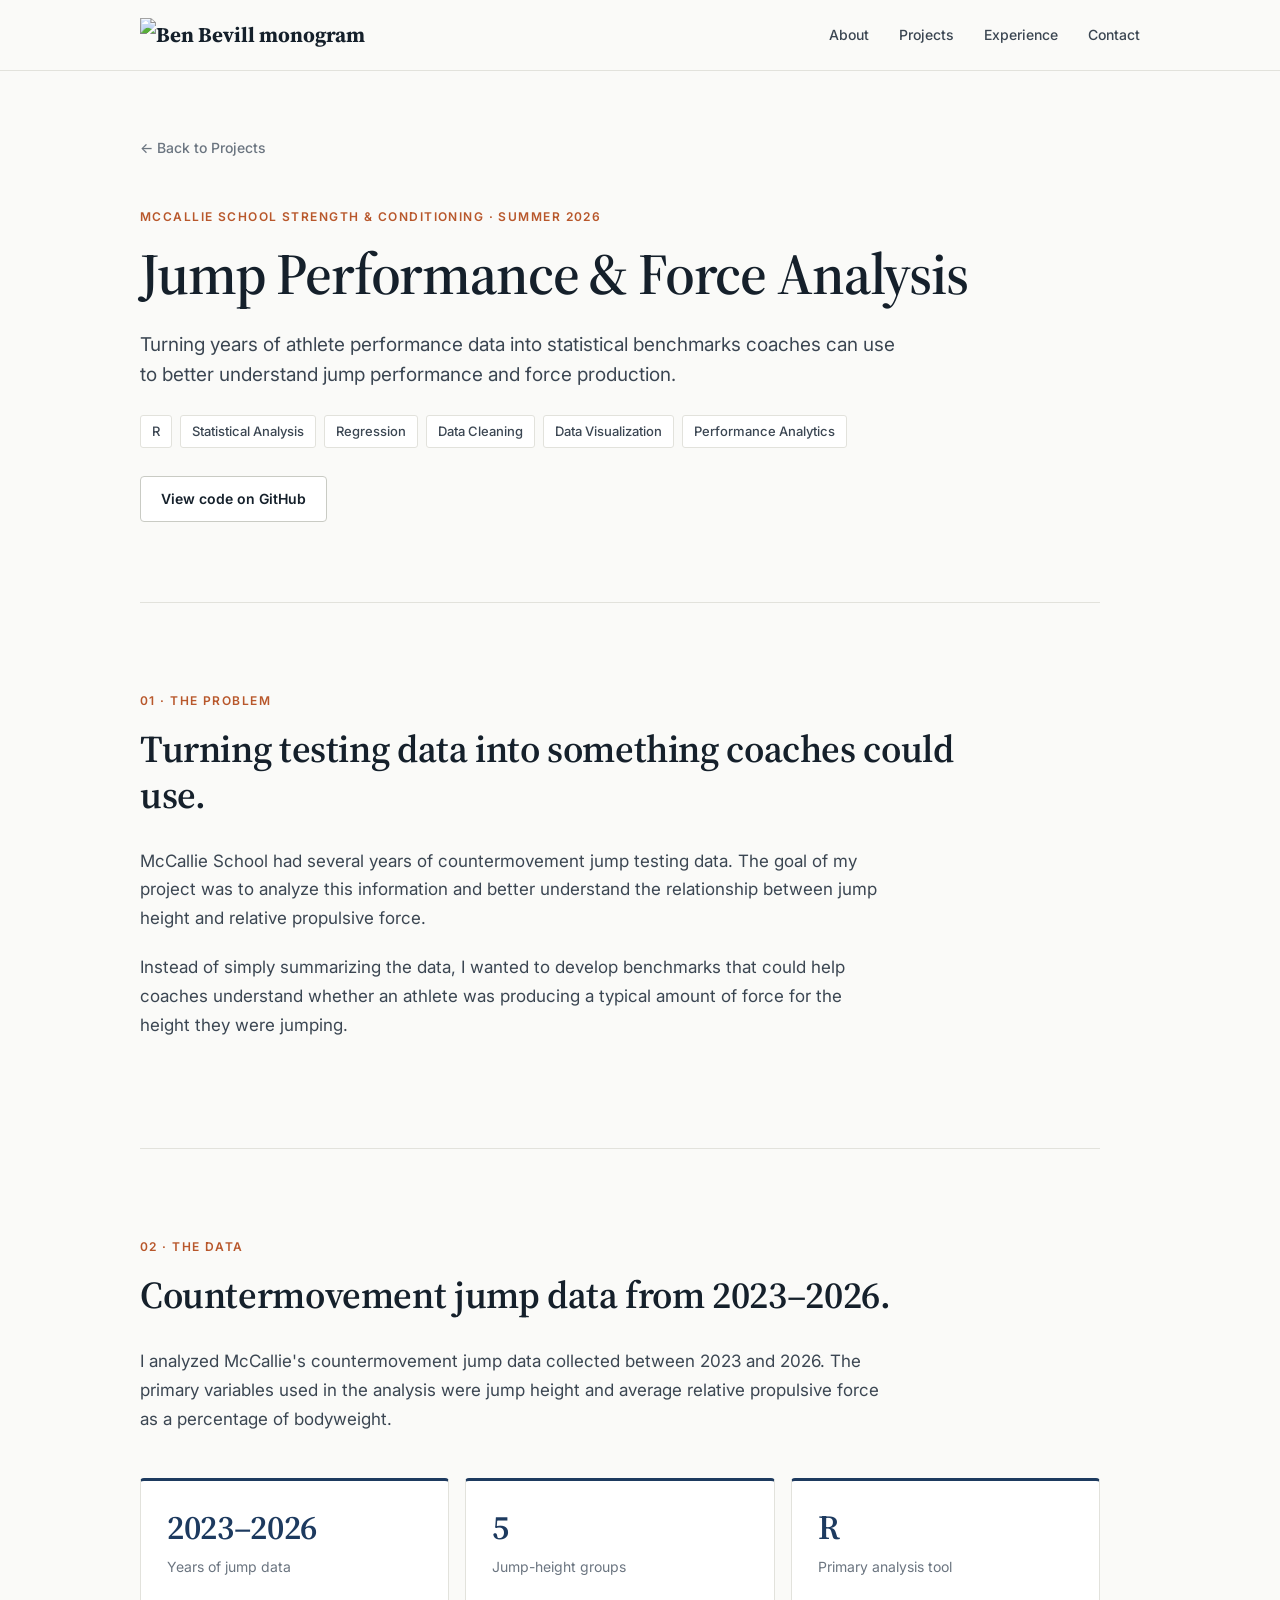
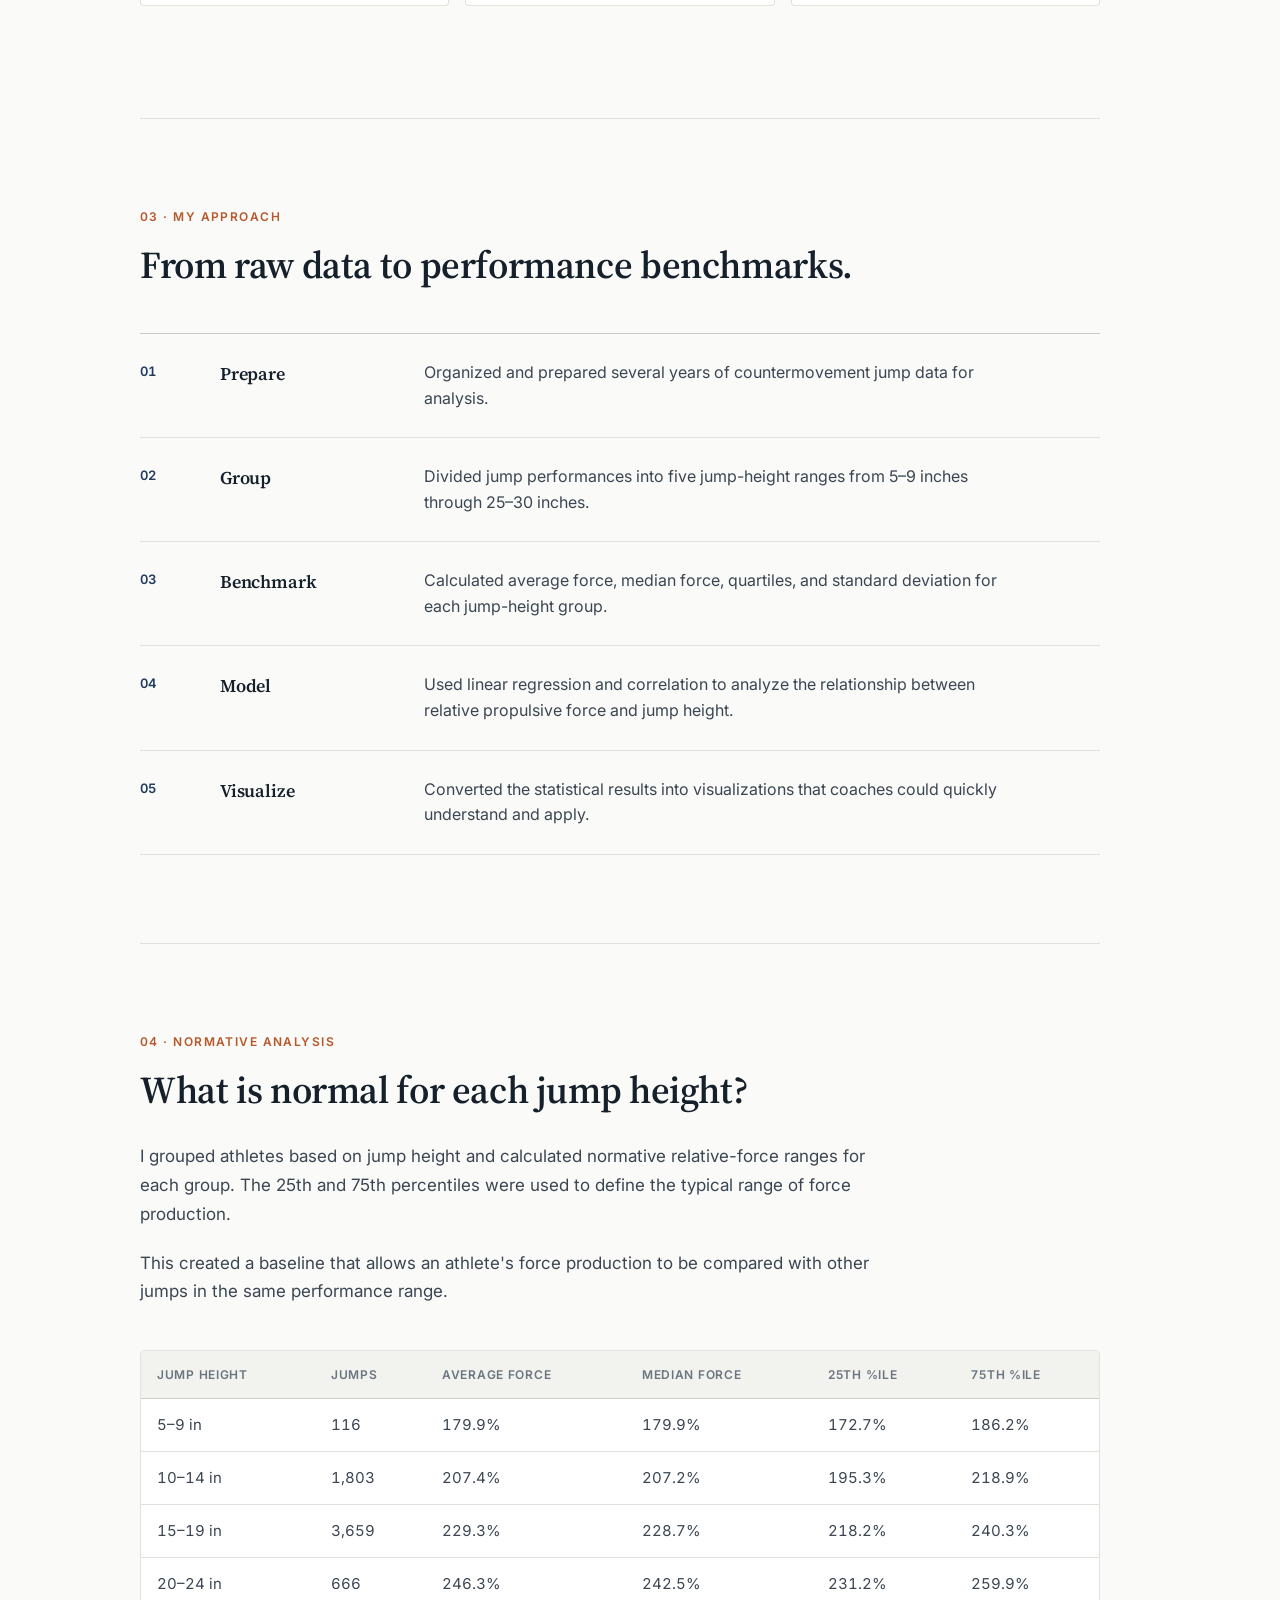
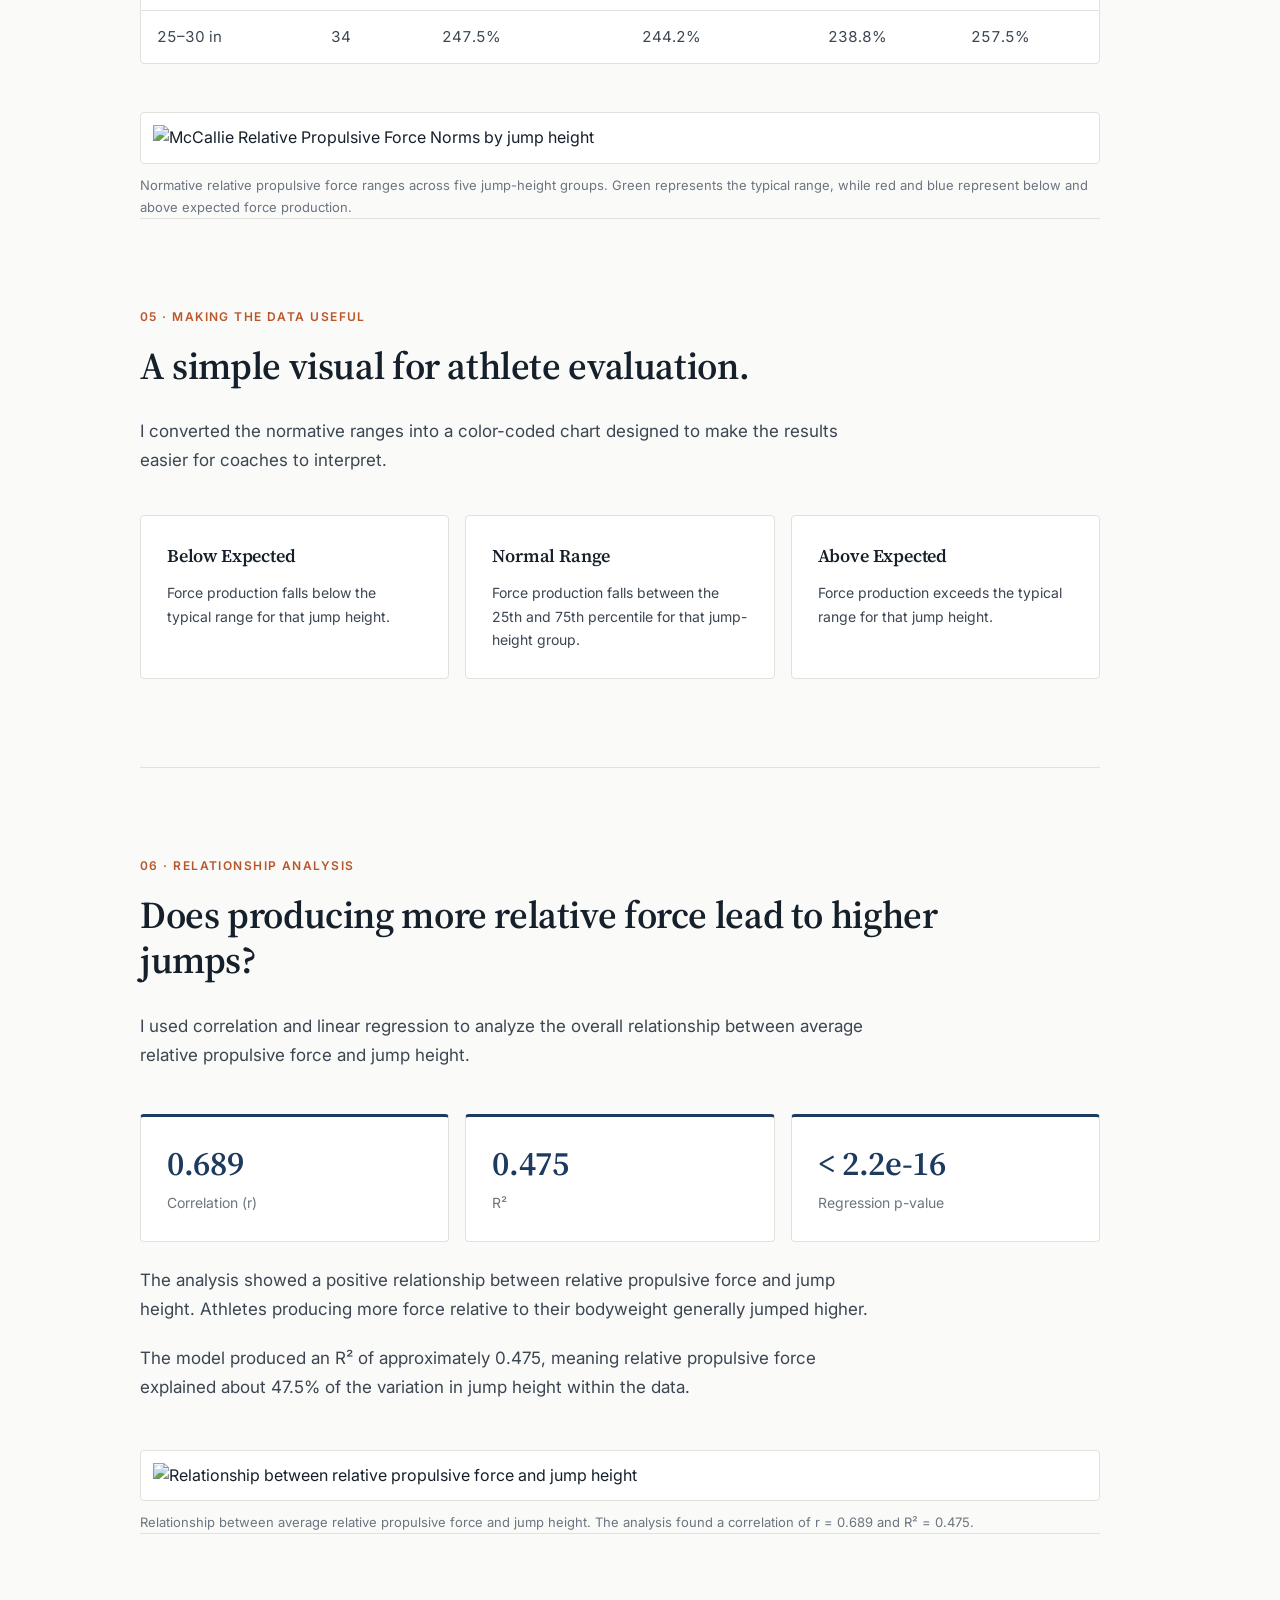
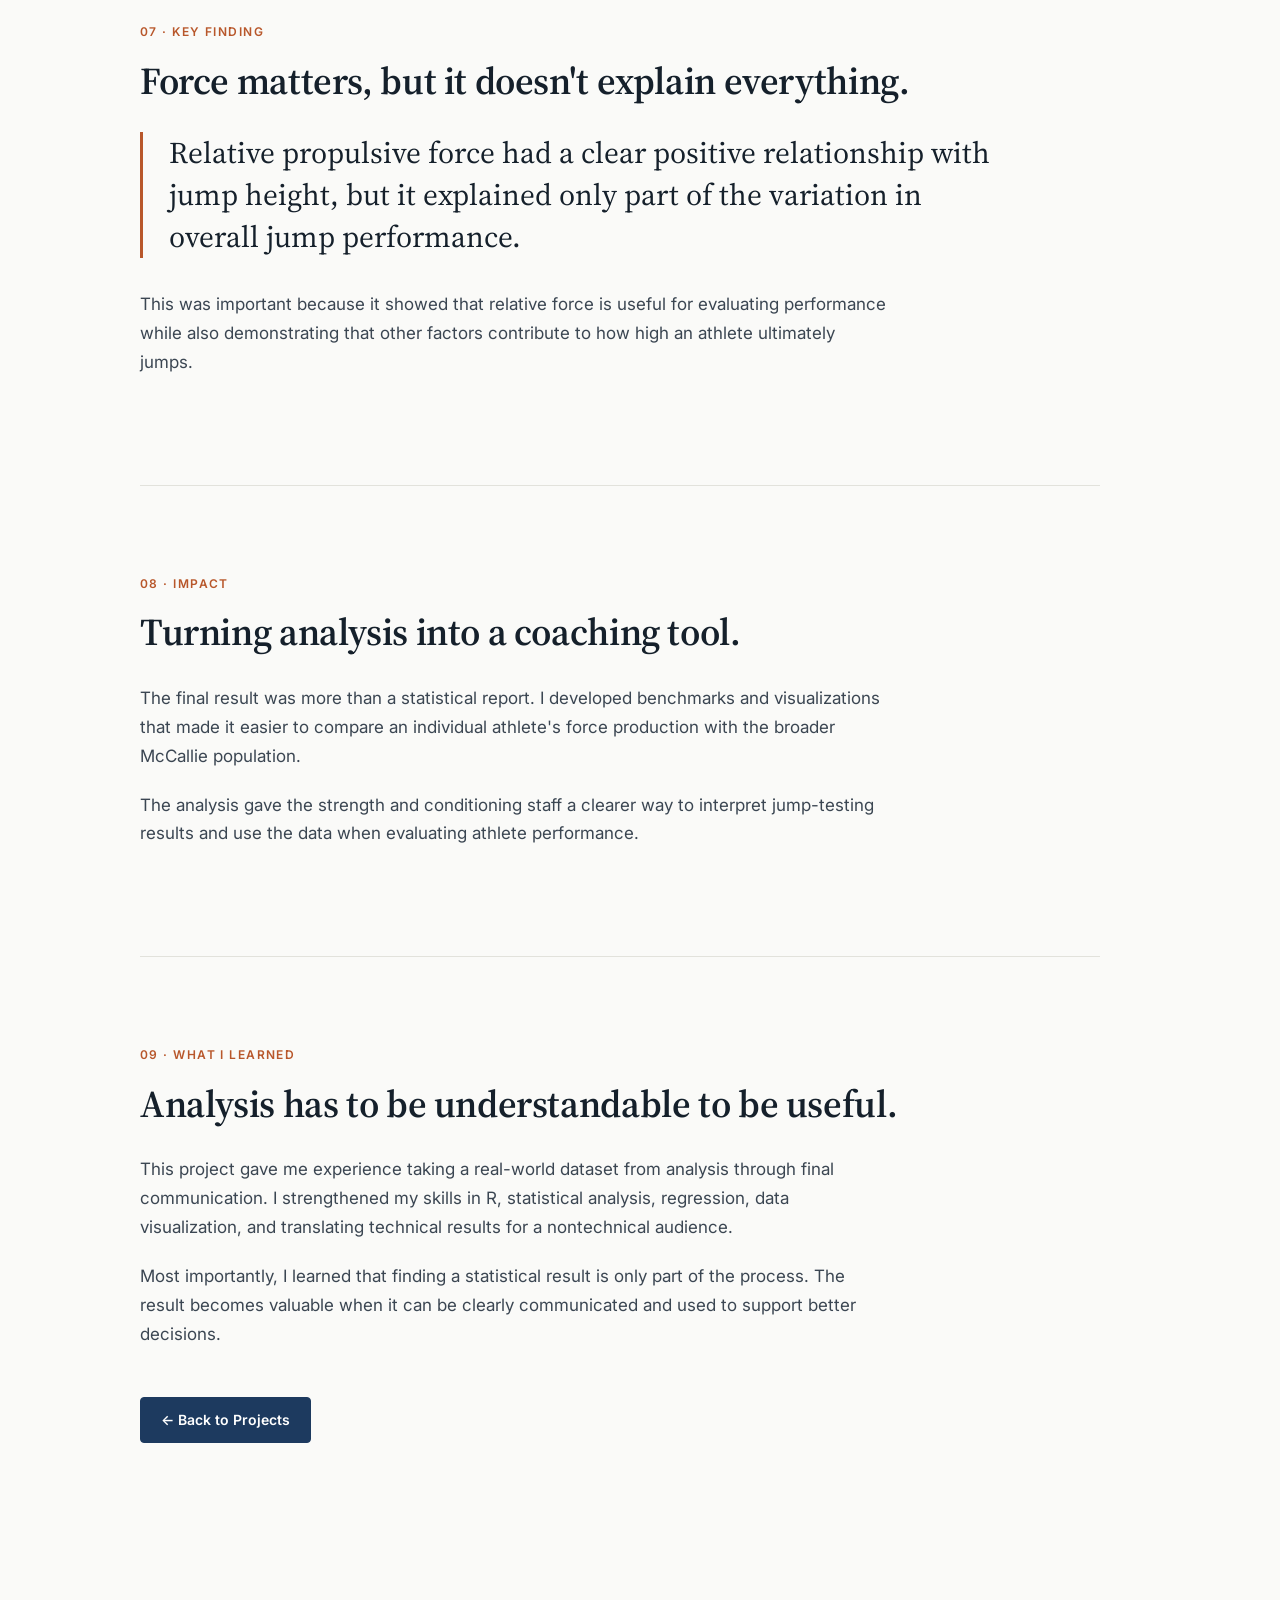
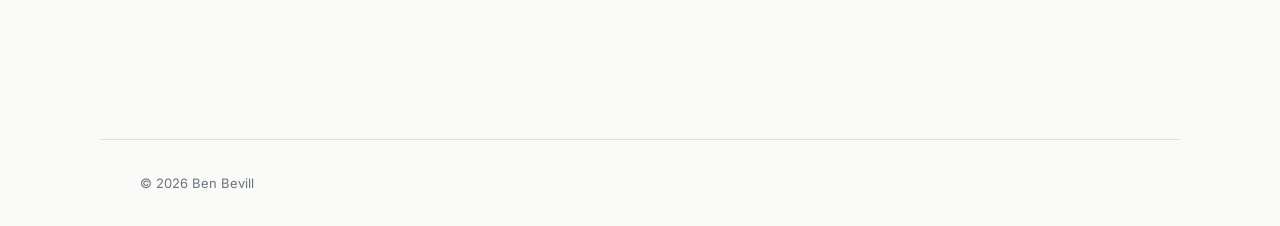
==== commit a8cede27: "Simplify tab icon to bold BB initials for readability at small sizes Co-Authored-By: Claude Opus 5.5" ====
--- a/mccallie.html
+++ b/mccallie.html
@@ -12,12 +12,14 @@
         content="McCallie School Jump Performance and Relative Propulsive Force Analysis by Ben Bevill."
     >
 
-    <link rel="icon" href="favicon.svg?v=3" type="image/svg+xml">
+    <link rel="icon" href="favicon.svg?v=7" type="image/svg+xml">
+    <link rel="icon" href="favicon-32.png?v=7" type="image/png" sizes="32x32">
+    <link rel="apple-touch-icon" href="apple-touch-icon.png?v=7">
     <meta property="og:type" content="website">
     <meta property="og:title" content="Jump & Force Analysis | Ben Bevill">
     <meta property="og:description" content="Normative force benchmarks from 7,200+ countermovement jumps for McCallie School Strength & Conditioning.">
     <meta property="og:url" content="https://ben-bevill05.github.io/mccallie.html">
-    <meta property="og:image" content="https://ben-bevill05.github.io/images/og-preview.png?v=2">
+    <meta property="og:image" content="https://ben-bevill05.github.io/images/og-preview.png?v=3">
     <meta name="twitter:card" content="summary_large_image">
     <link rel="preconnect" href="https://fonts.googleapis.com">
     <link rel="preconnect" href="https://fonts.gstatic.com" crossorigin>
@@ -32,7 +34,7 @@
     <header class="site-header">
     <nav>
 
-        <a href="index.html" class="logo">BB</a>
+        <a href="index.html" class="logo" aria-label="Ben Bevill — home"><img src="logo.svg" alt="Ben Bevill monogram" width="69" height="30"></a>
 
         <div class="nav-links">
             <a href="index.html#about">About</a>
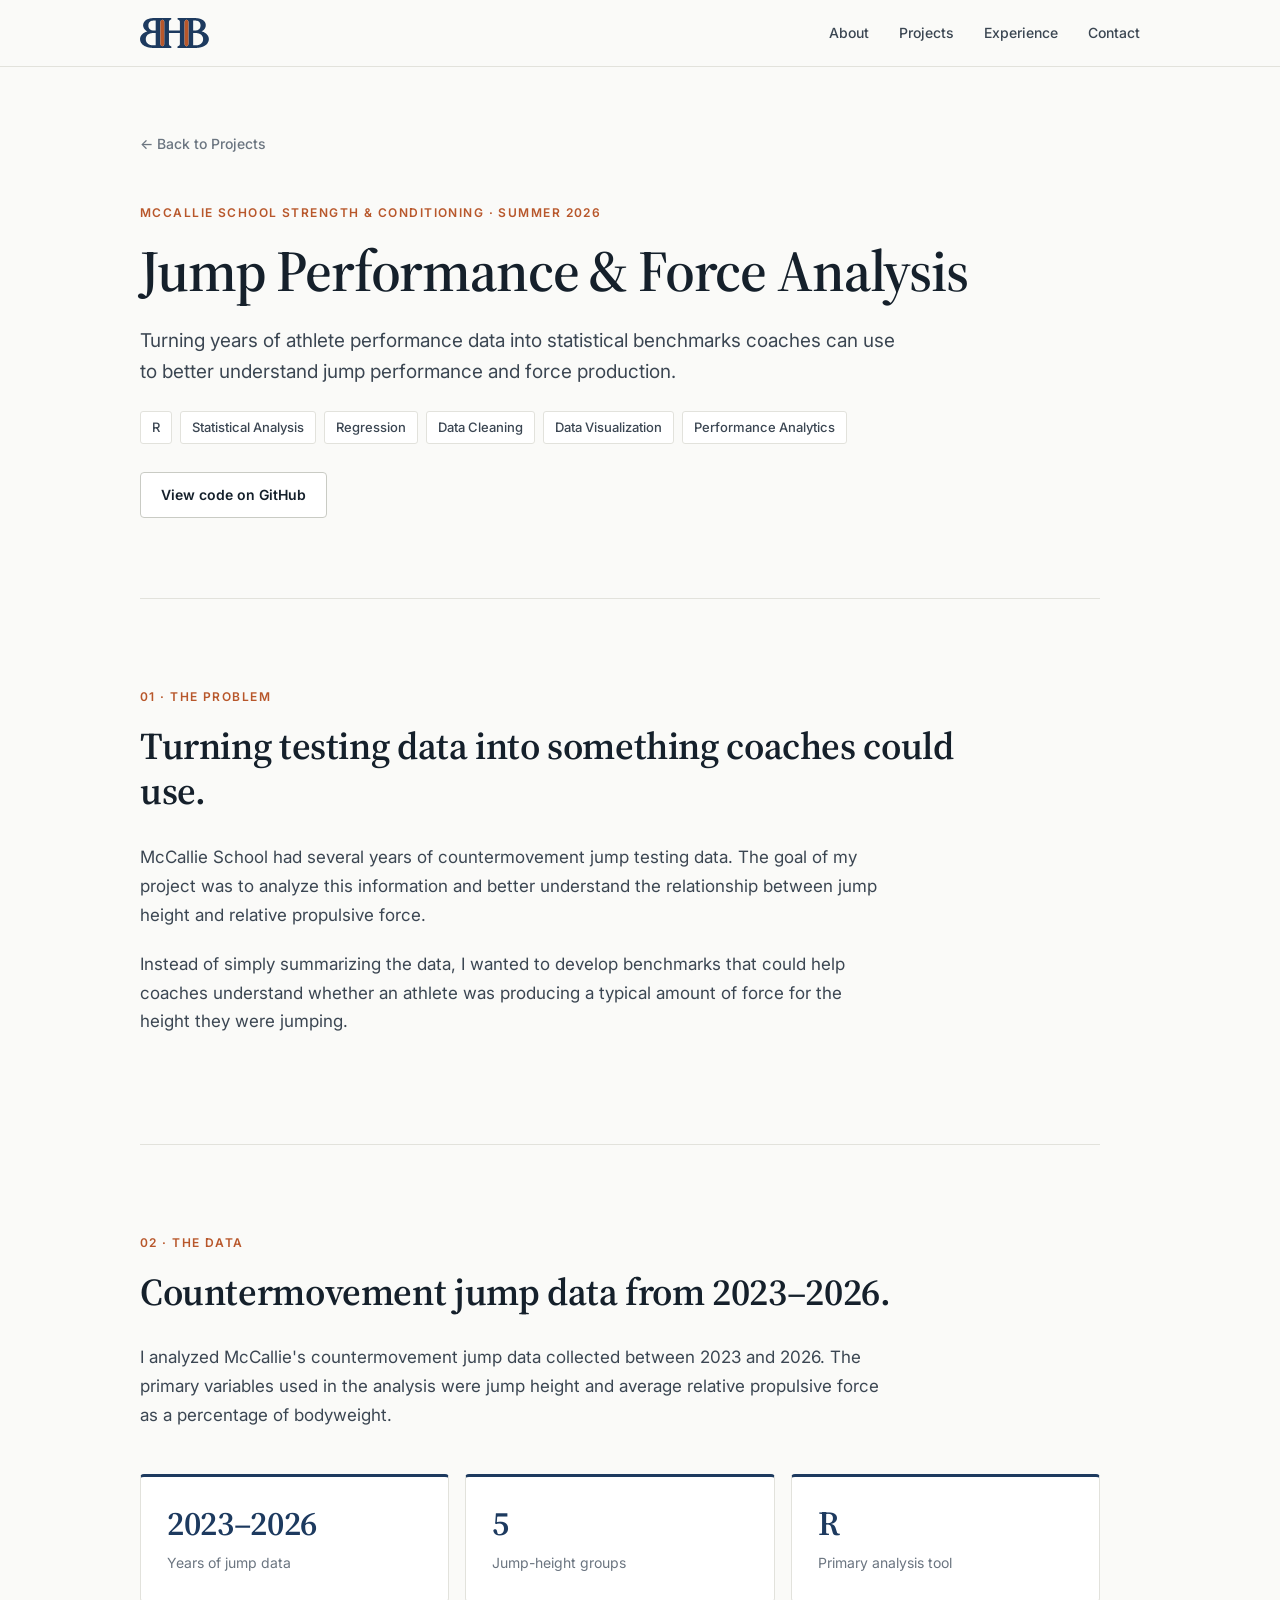
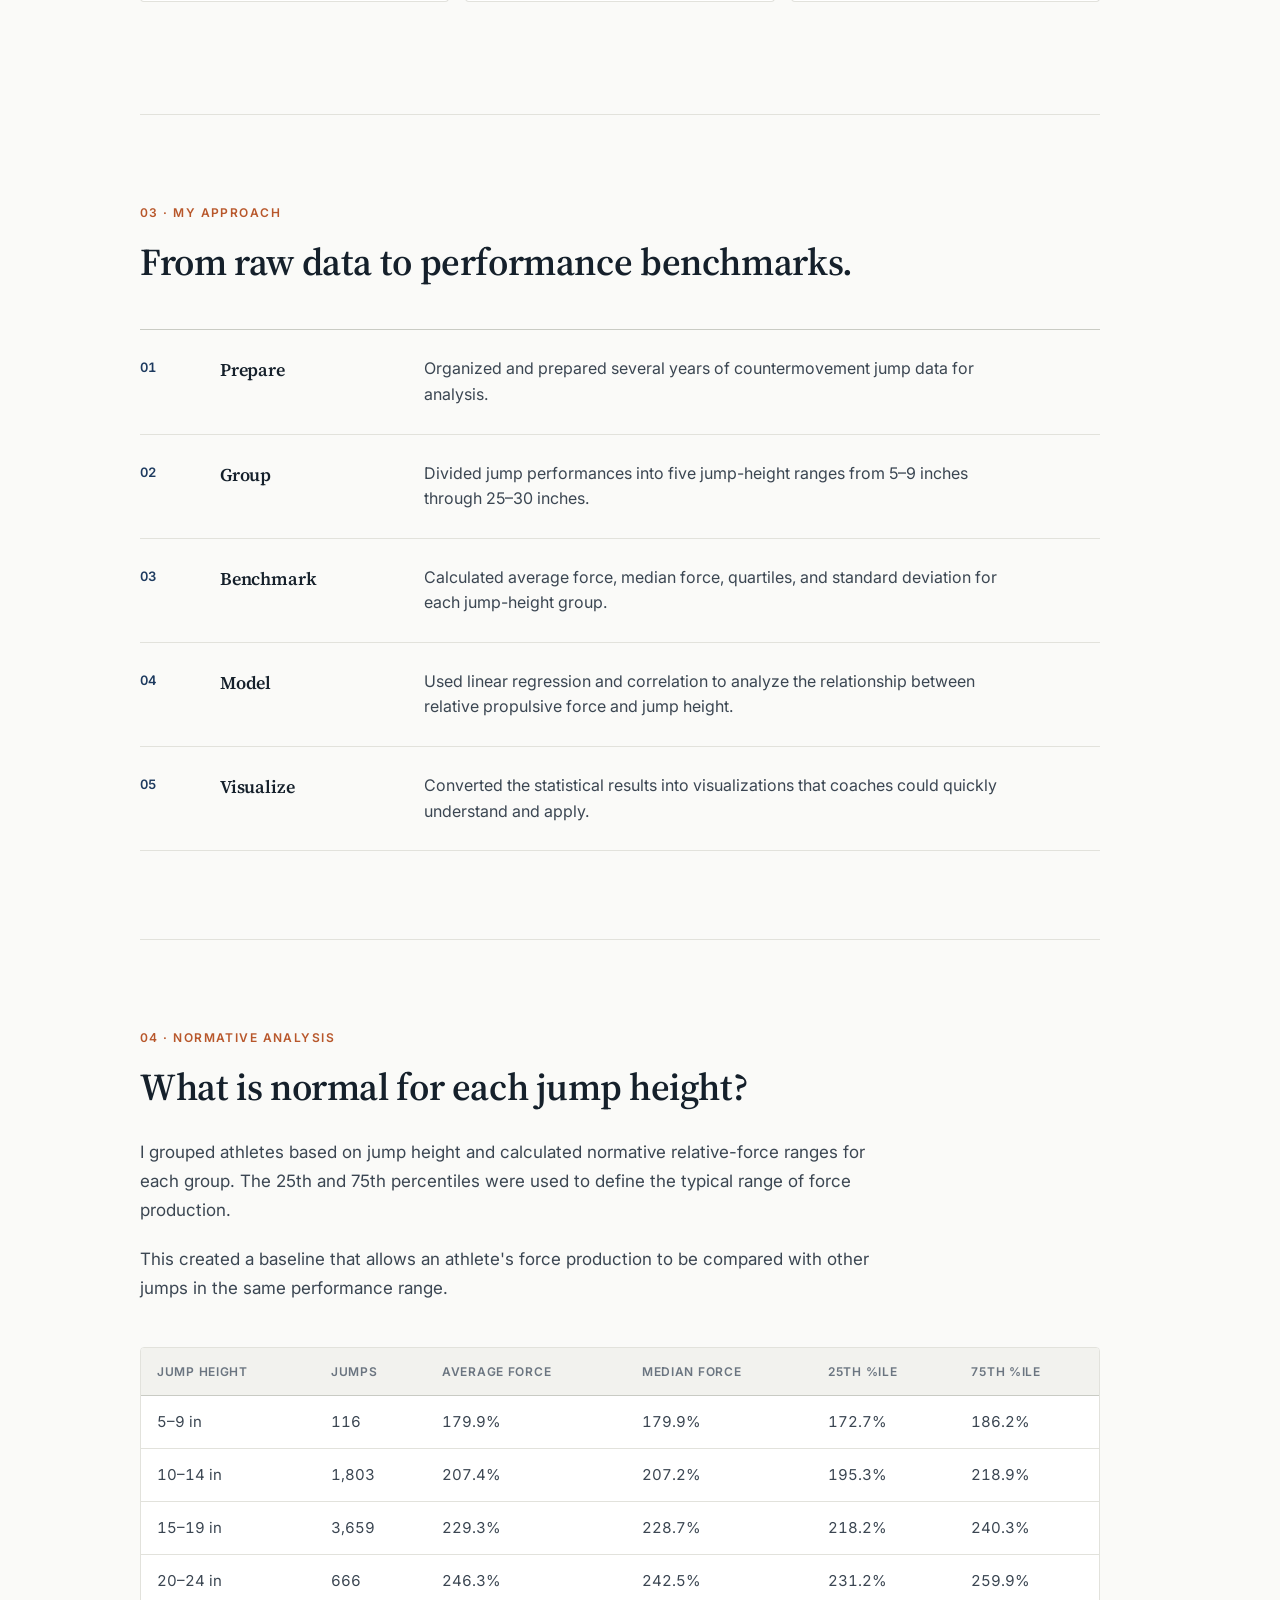
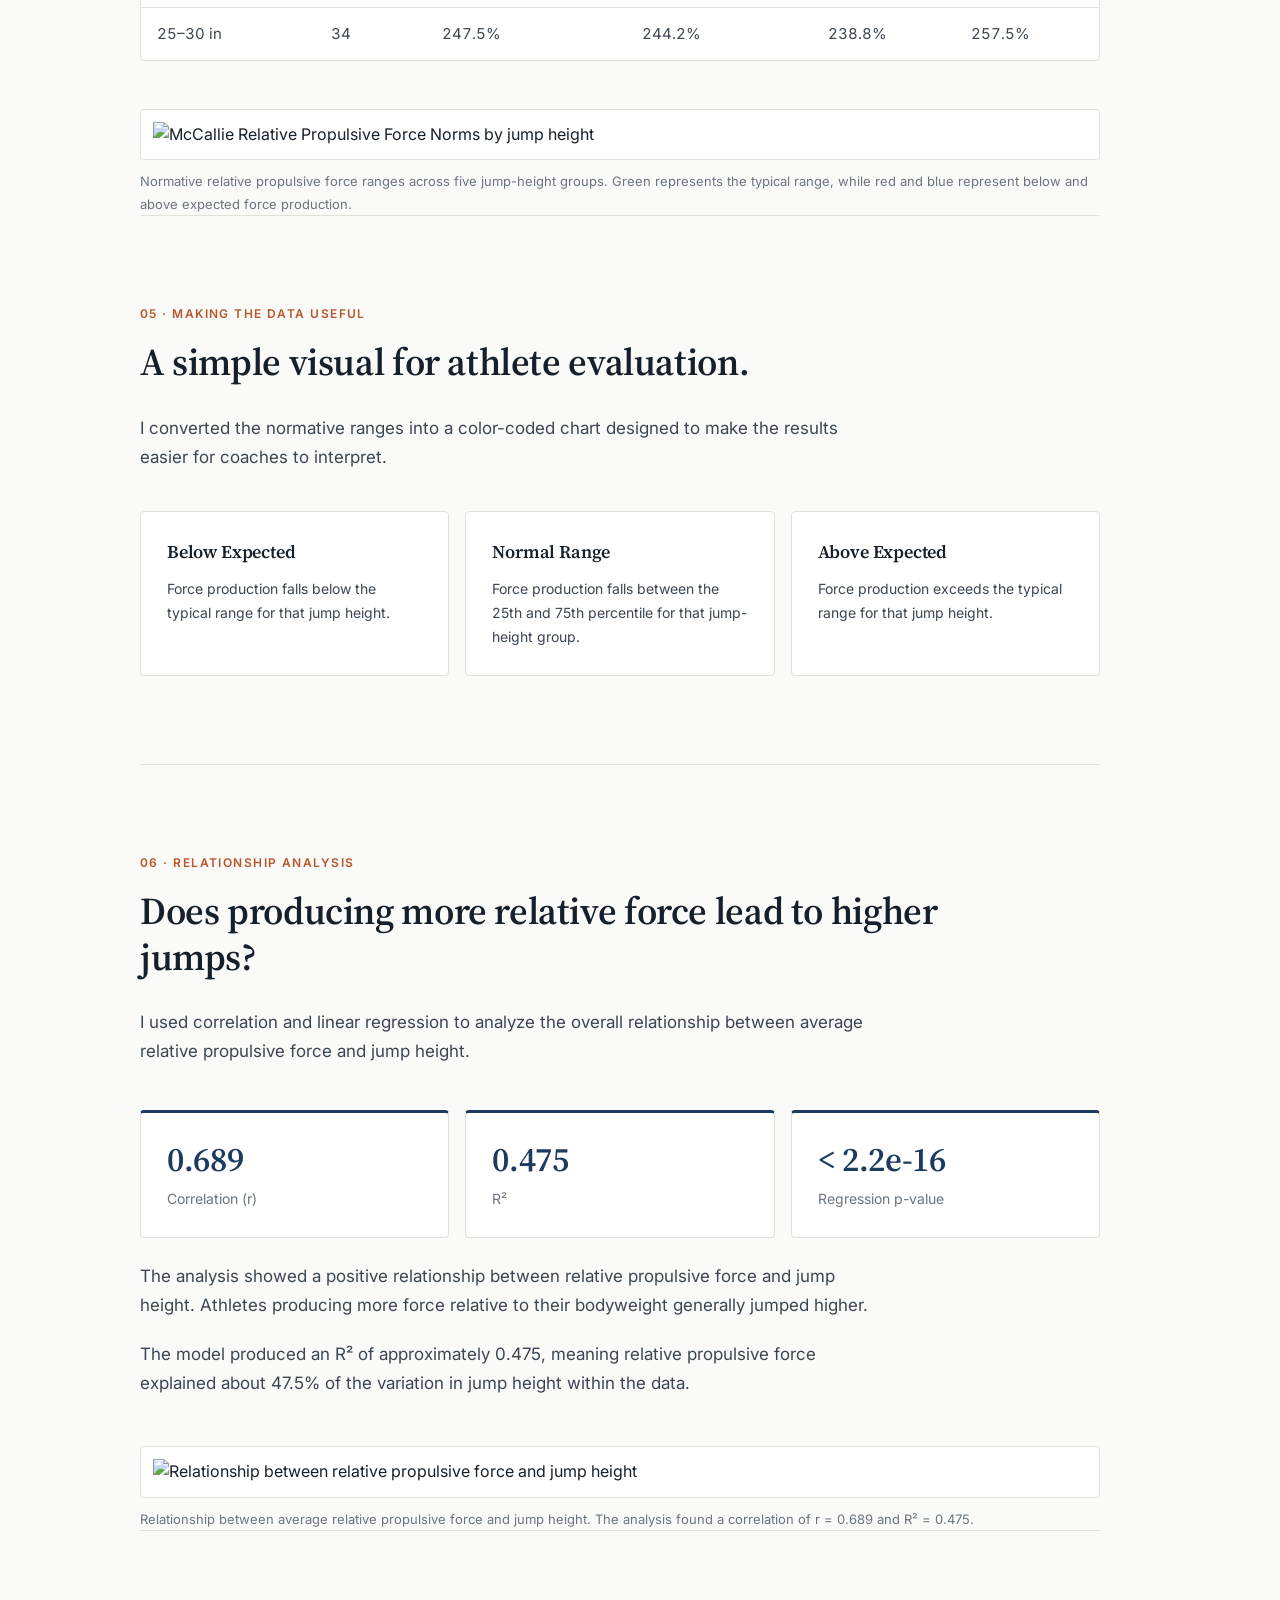
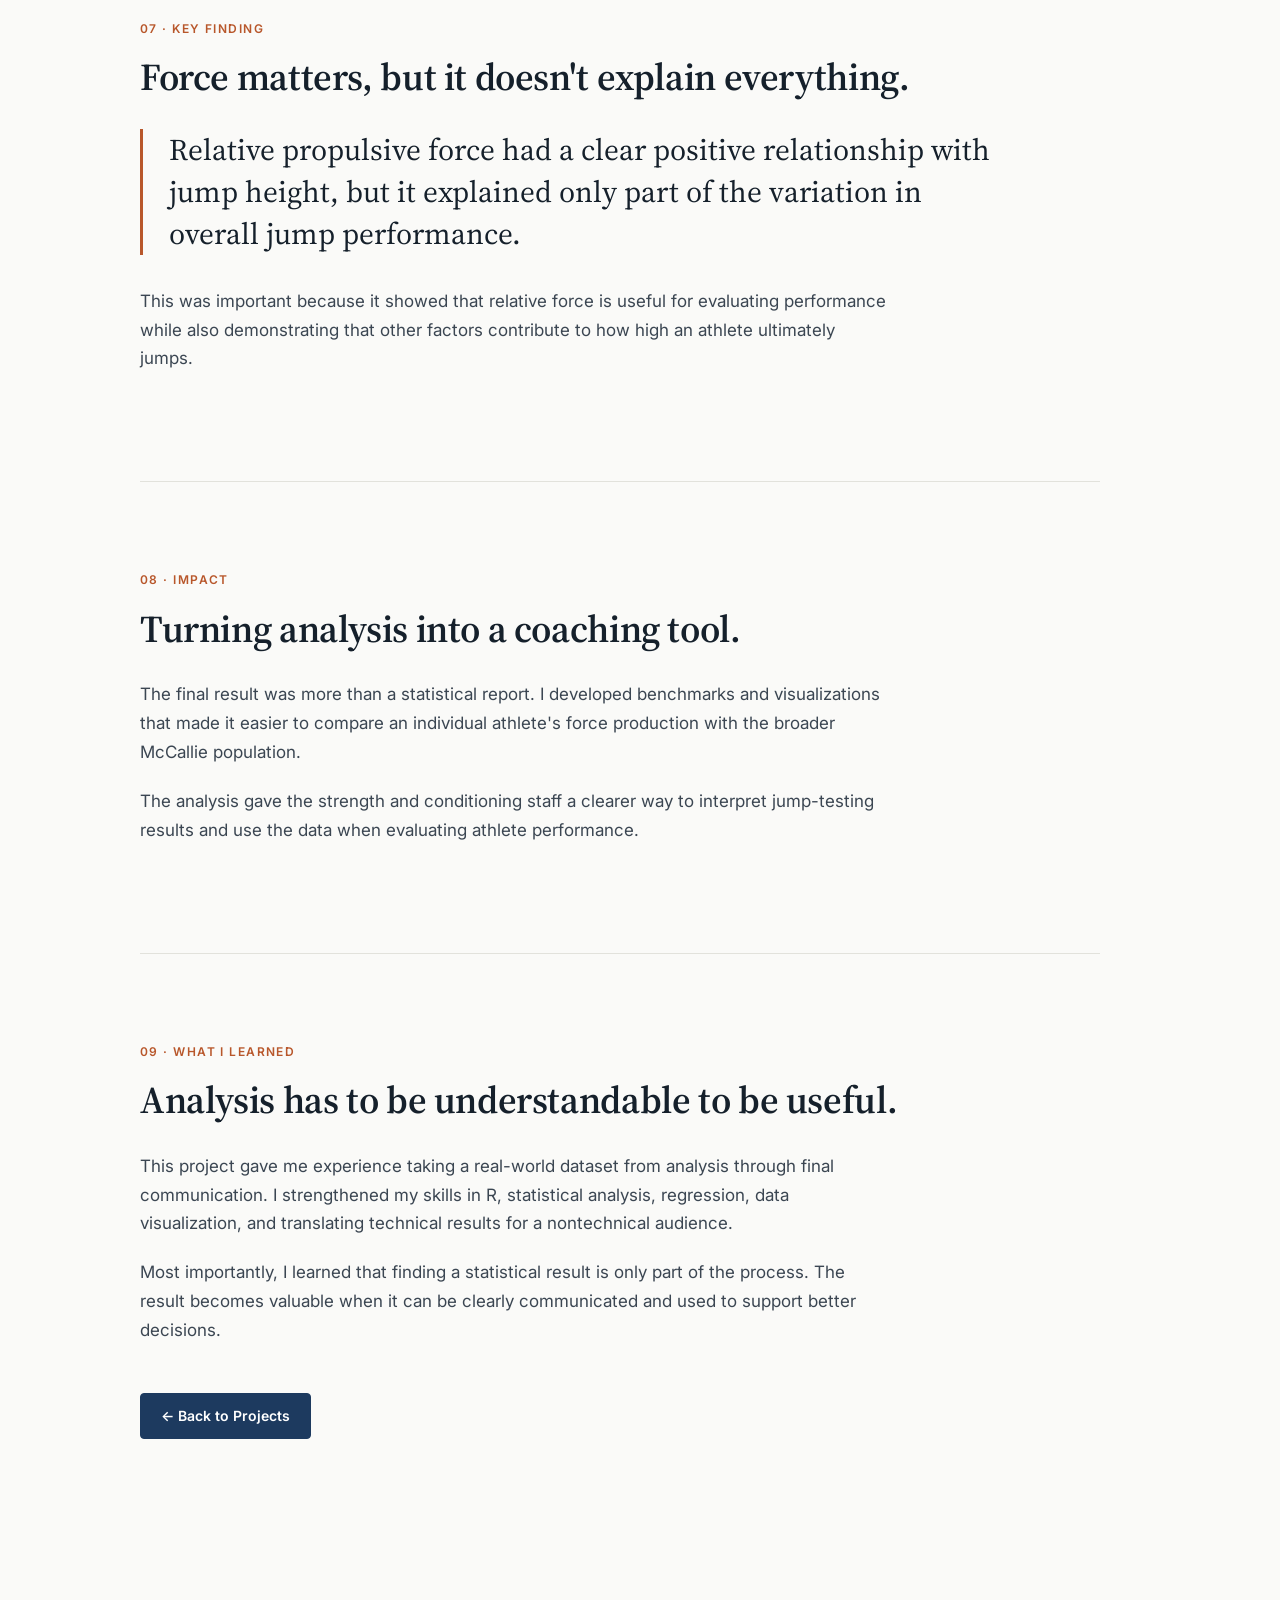
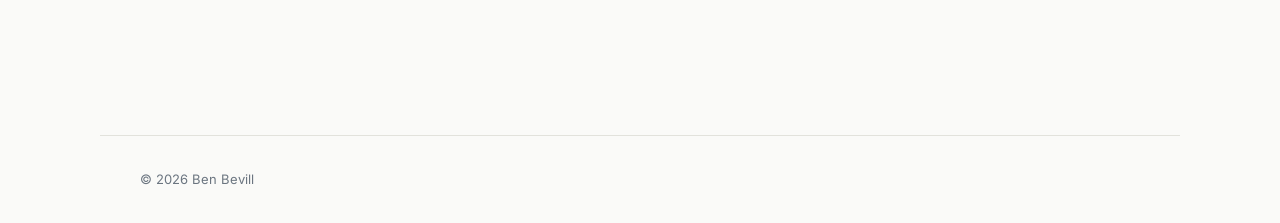
==== commit 46906ddf: "Use BHB monogram as site logo and favicon, in site navy and copper" ====
--- a/mccallie.html
+++ b/mccallie.html
@@ -12,9 +12,9 @@
         content="McCallie School Jump Performance and Relative Propulsive Force Analysis by Ben Bevill."
     >
 
-    <link rel="icon" href="favicon.svg?v=7" type="image/svg+xml">
-    <link rel="icon" href="favicon-32.png?v=7" type="image/png" sizes="32x32">
-    <link rel="apple-touch-icon" href="apple-touch-icon.png?v=7">
+    <link rel="icon" href="favicon.svg?v=5" type="image/svg+xml">
+    <link rel="icon" href="favicon-32.png?v=5" type="image/png" sizes="32x32">
+    <link rel="apple-touch-icon" href="apple-touch-icon.png?v=5">
     <meta property="og:type" content="website">
     <meta property="og:title" content="Jump & Force Analysis | Ben Bevill">
     <meta property="og:description" content="Normative force benchmarks from 7,200+ countermovement jumps for McCallie School Strength & Conditioning.">
--- a/style.css
+++ b/style.css
@@ -105,12 +105,21 @@
 }
 
 .logo {
-    font-family: var(--serif);
-    color: var(--text);
+    display: inline-flex;
+    align-items: center;
     text-decoration: none;
-    font-size: 21px;
-    font-weight: 700;
-    letter-spacing: 0;
+    line-height: 0;
+}
+
+.logo img {
+    display: block;
+    height: 30px;
+    width: auto;
+    transition: opacity 0.2s ease;
+}
+
+.logo:hover img {
+    opacity: 0.82;
 }
 
 .nav-links {
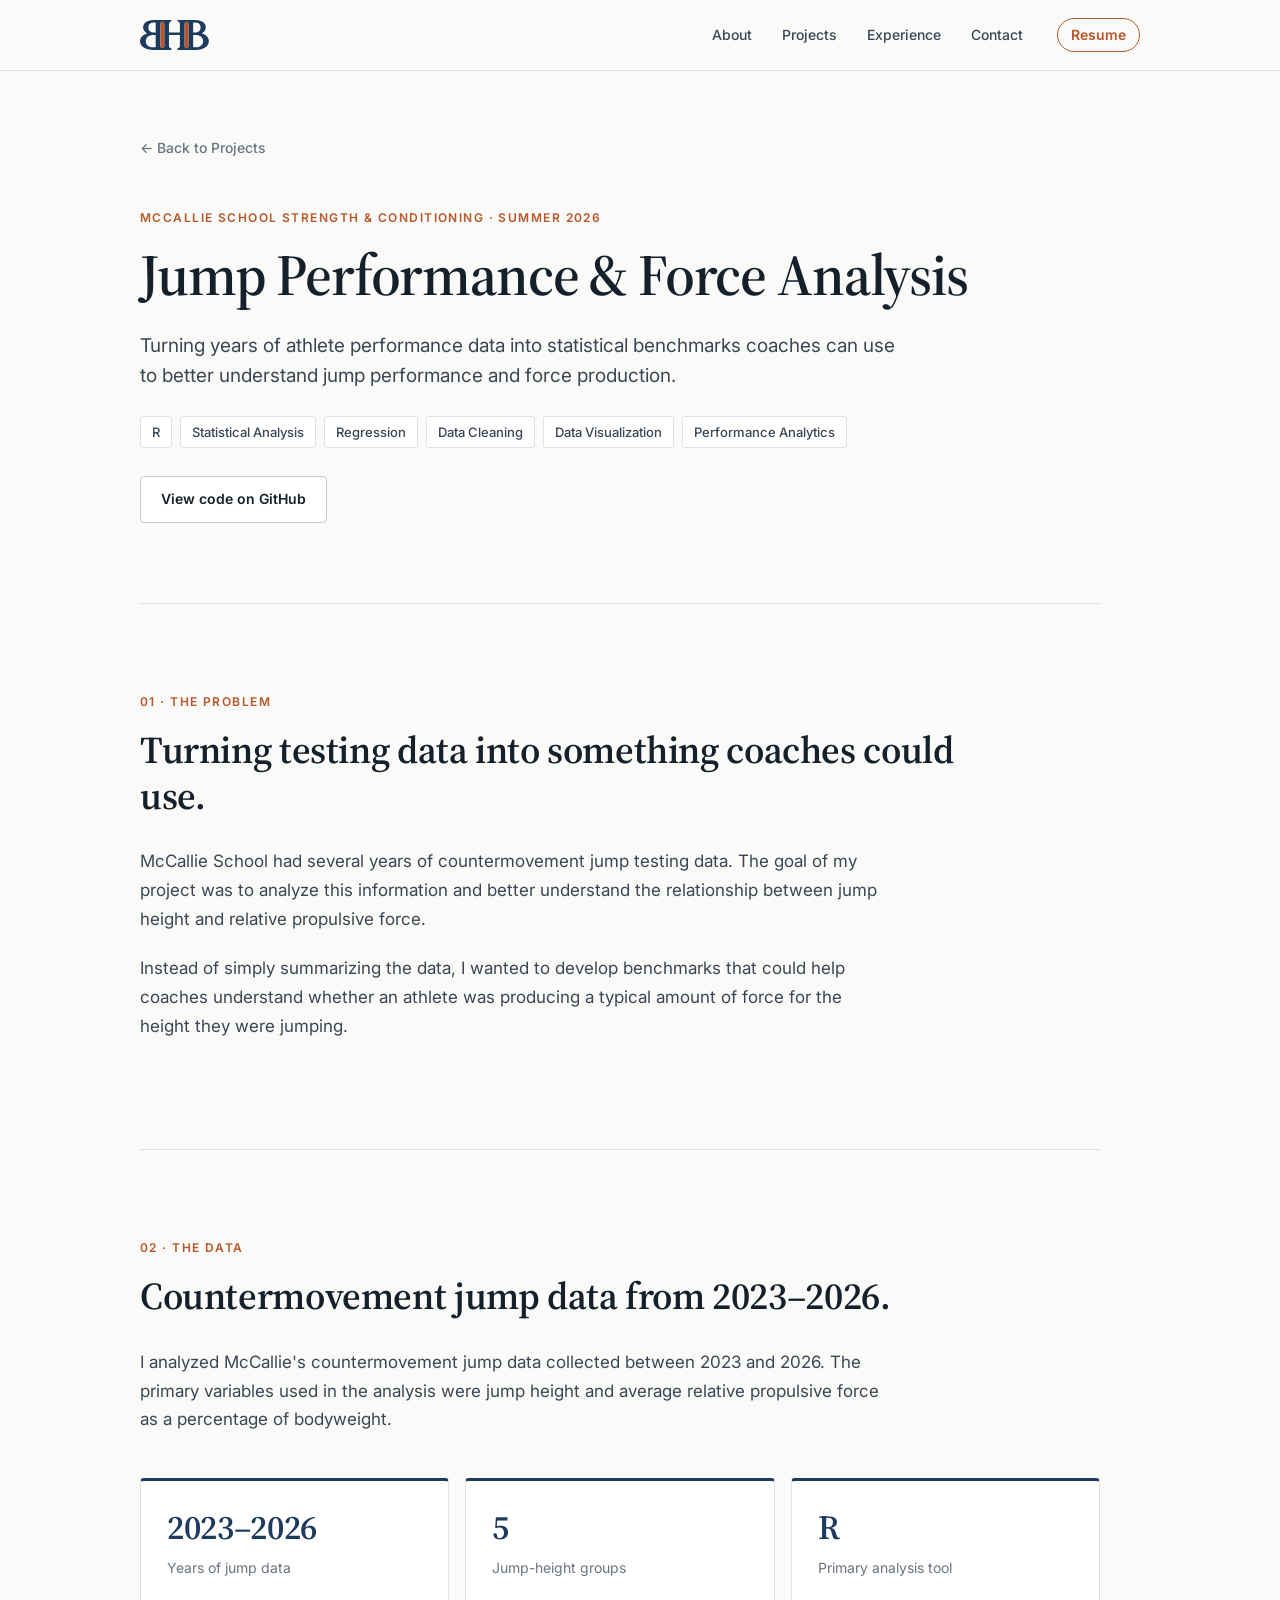
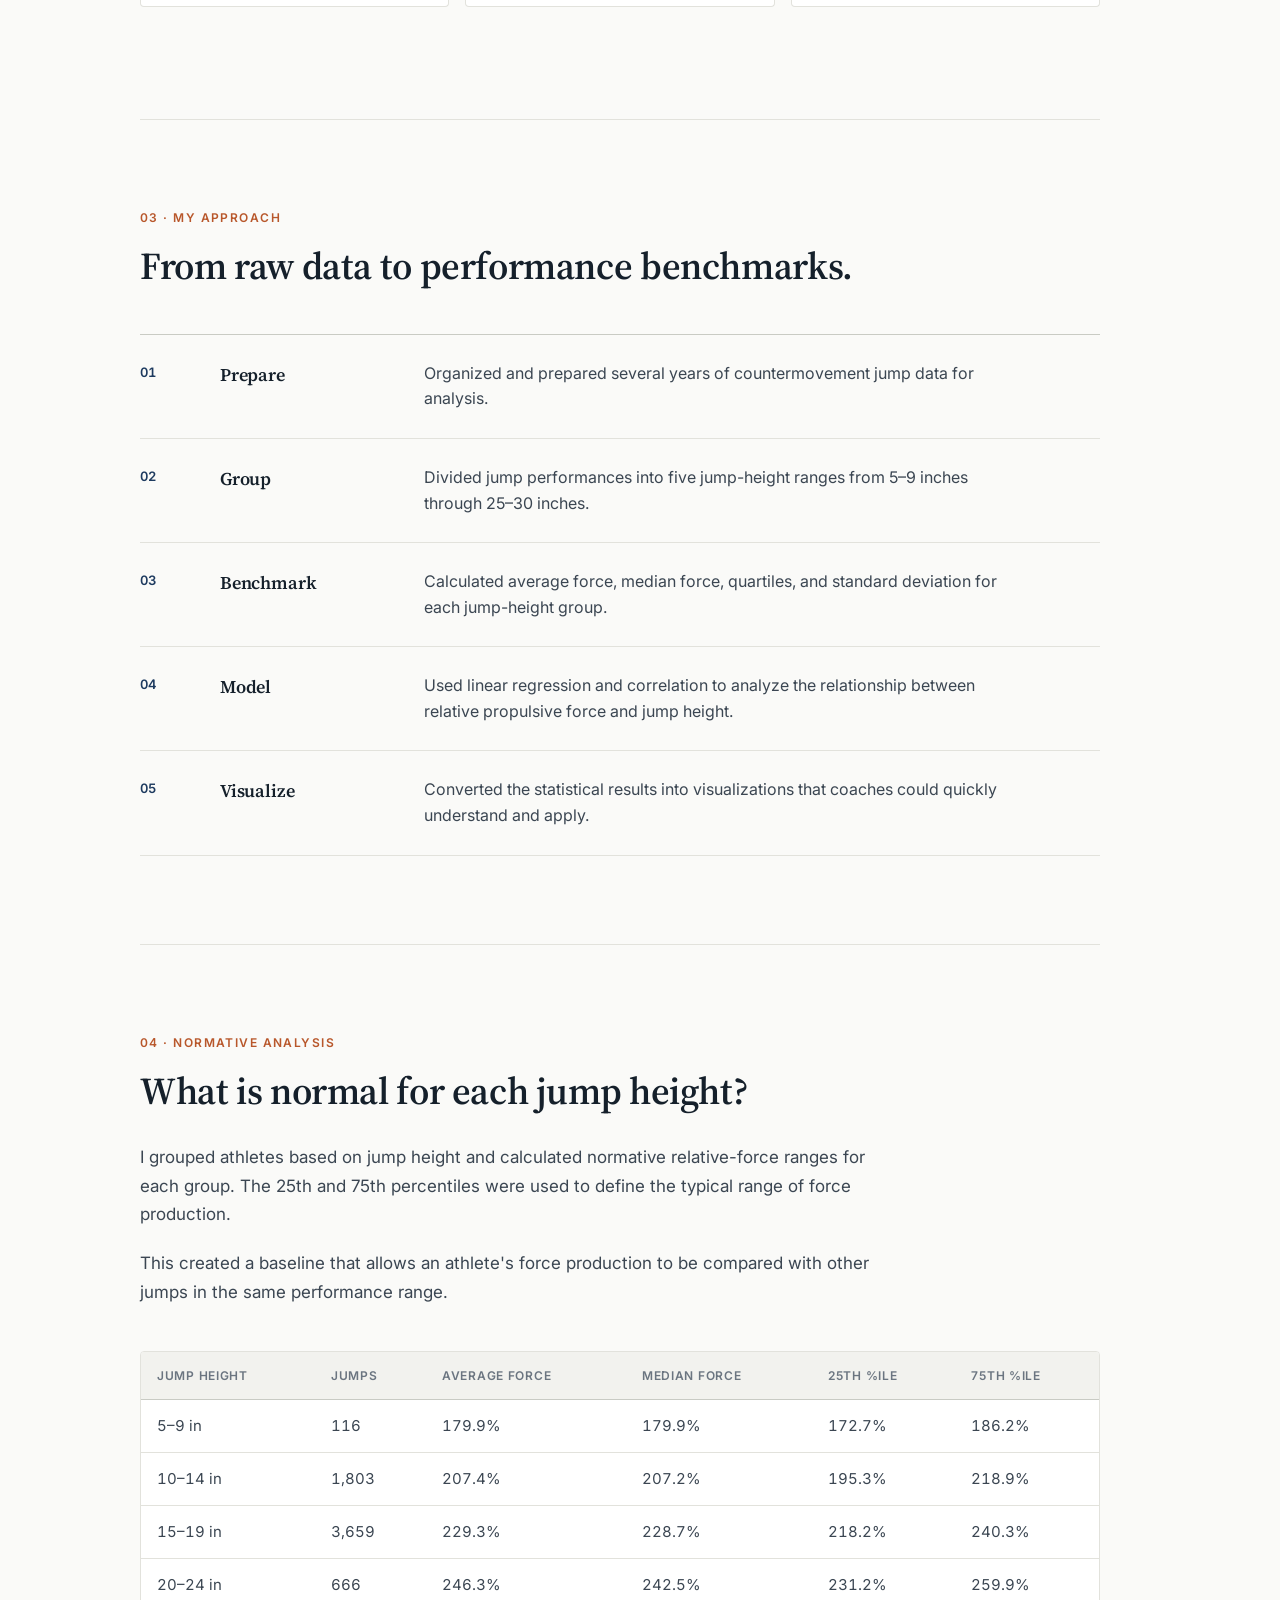
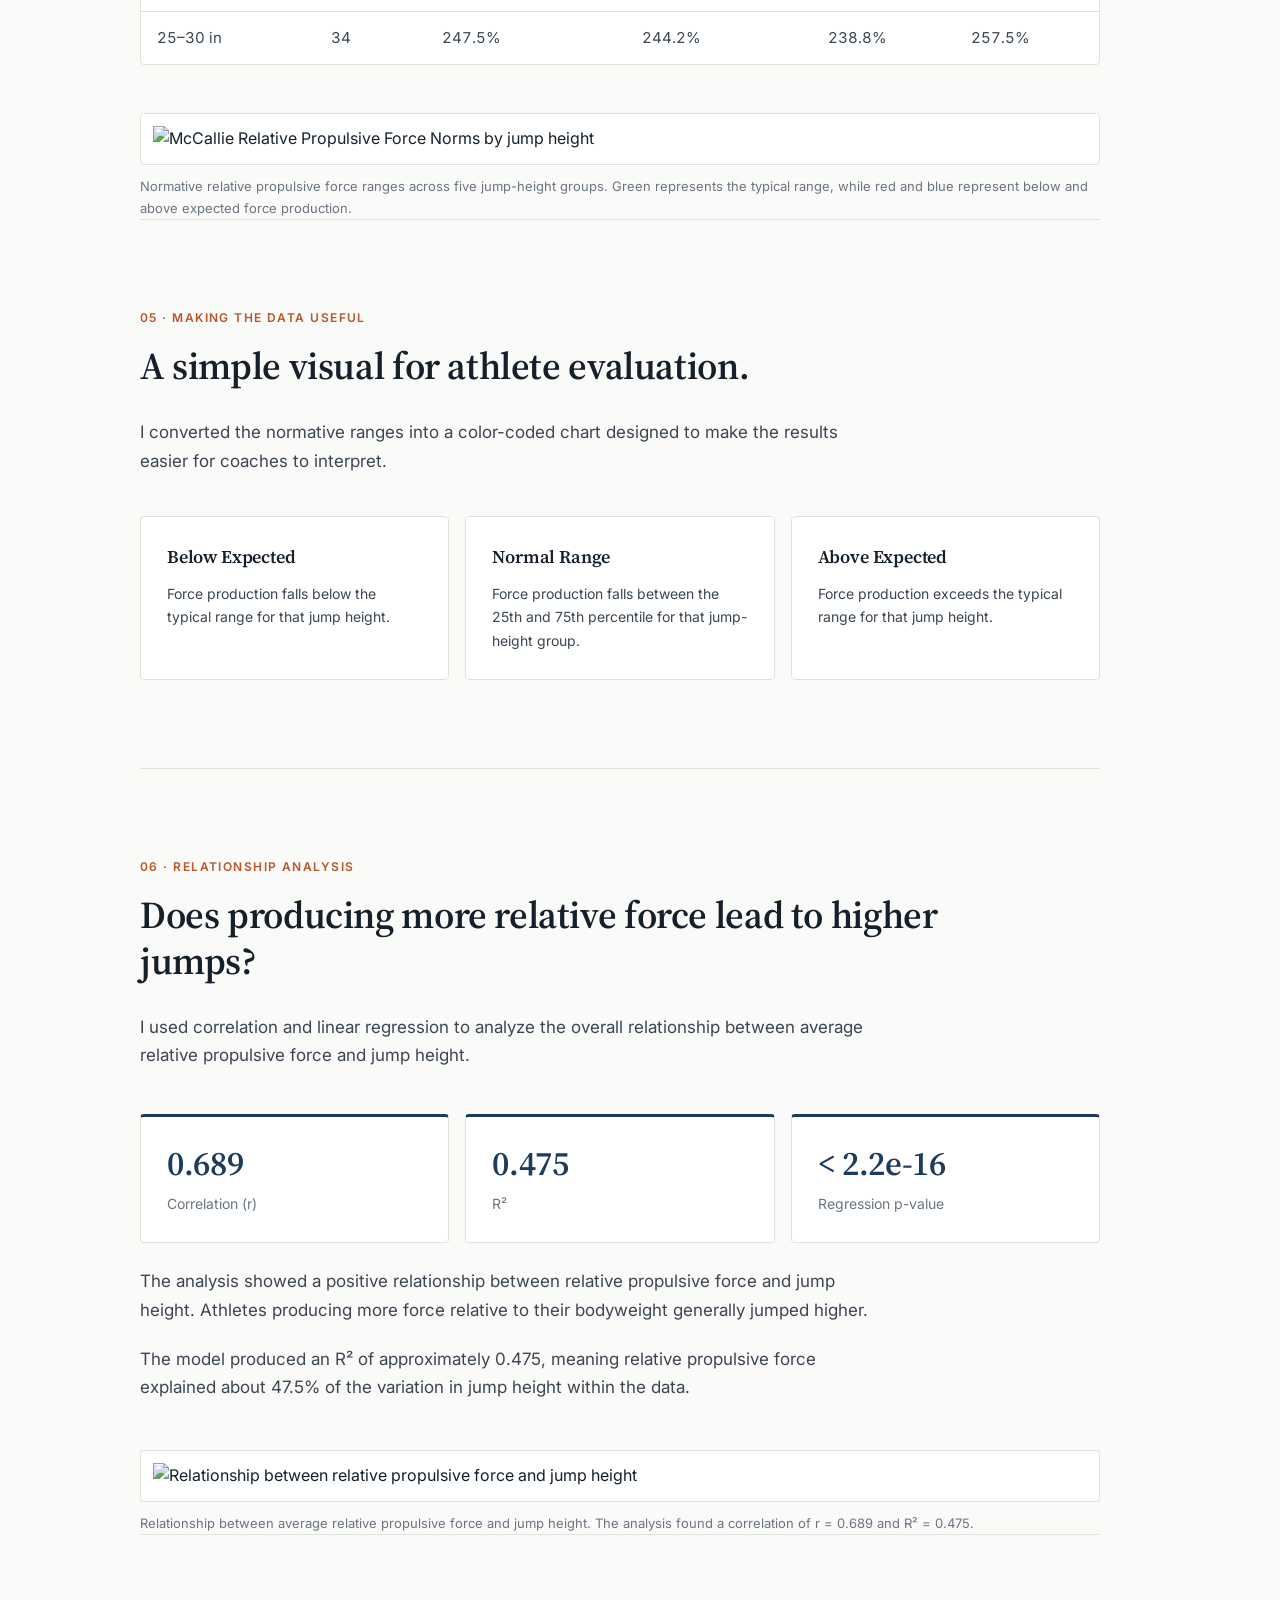
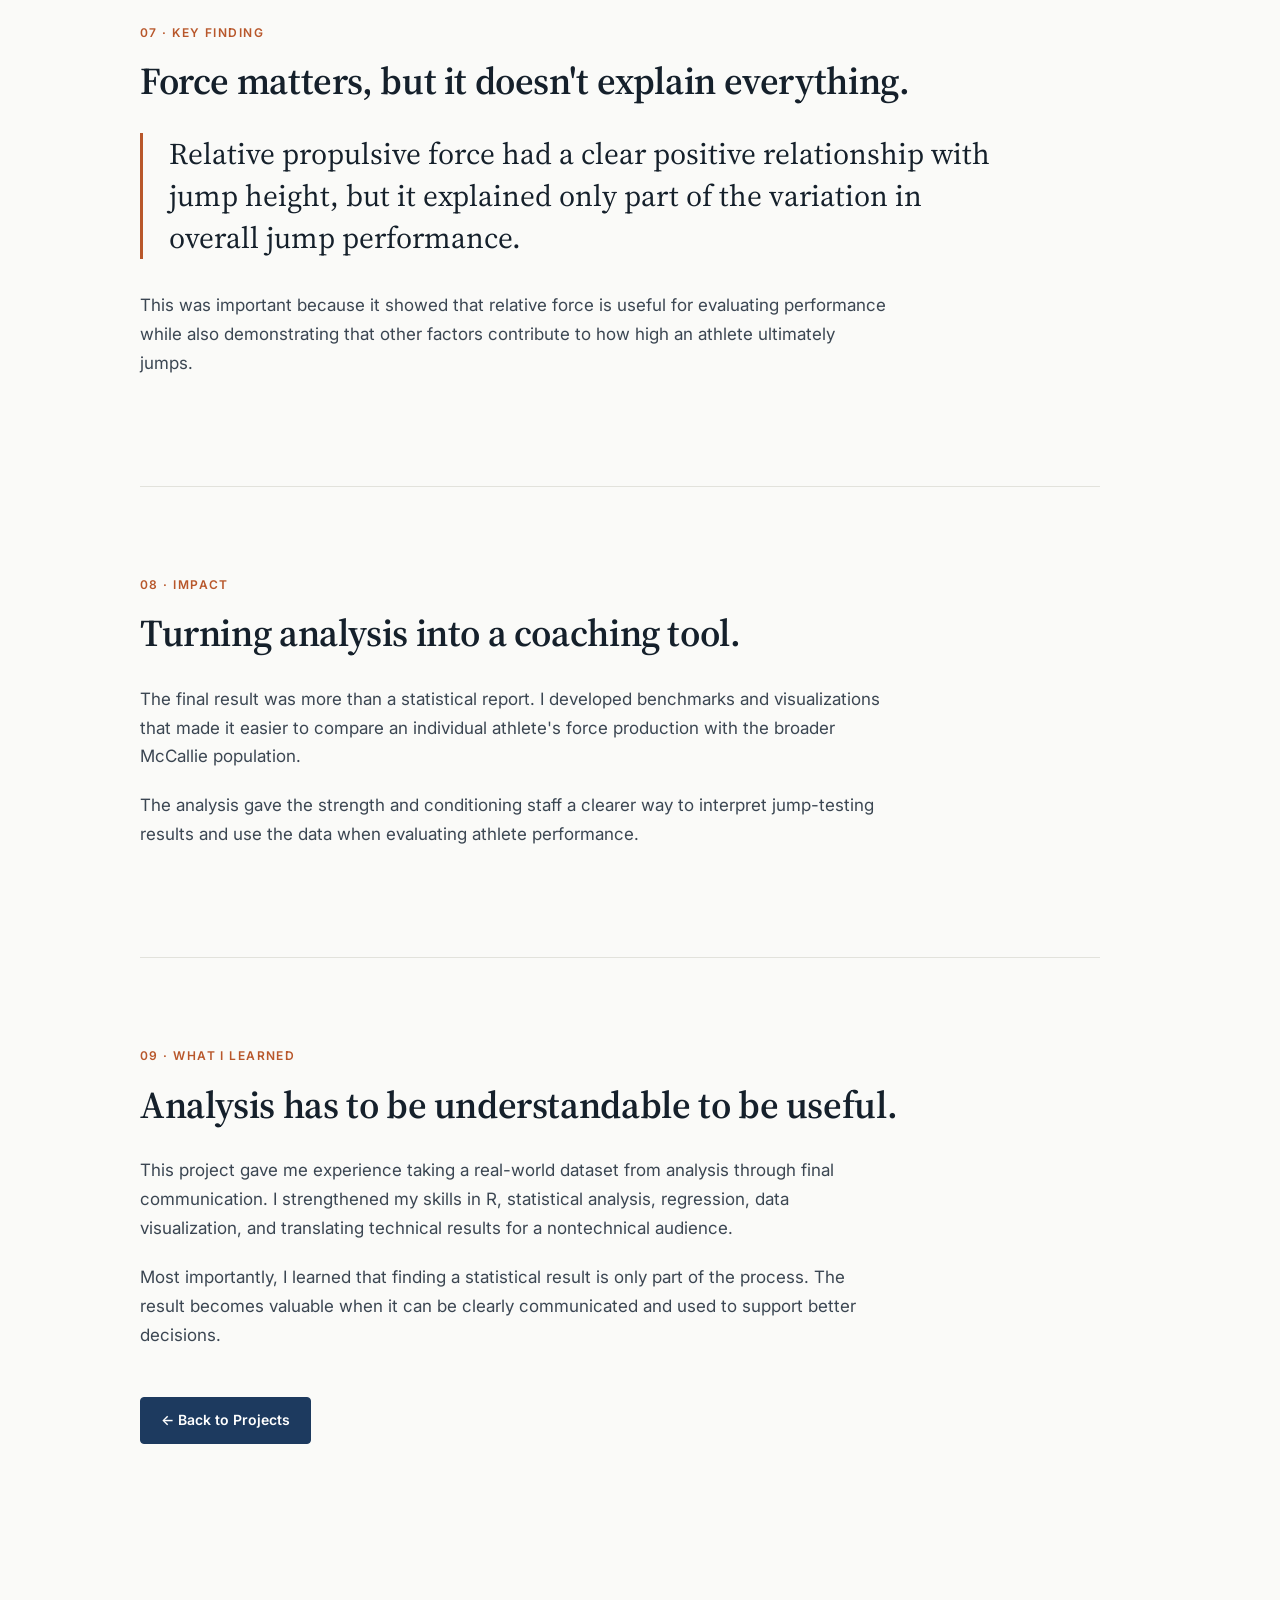
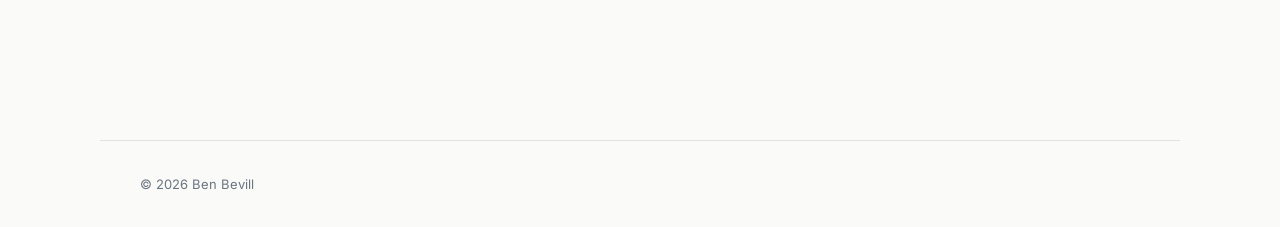
==== commit 1e41ed8c: "Add copper Resume button to hero and nav Co-Authored-By: Claude Opus 5.5 <noreply@anthropic.com> Cla" ====
--- a/mccallie.html
+++ b/mccallie.html
@@ -12,9 +12,9 @@
         content="McCallie School Jump Performance and Relative Propulsive Force Analysis by Ben Bevill."
     >
 
-    <link rel="icon" href="favicon.svg?v=5" type="image/svg+xml">
-    <link rel="icon" href="favicon-32.png?v=5" type="image/png" sizes="32x32">
-    <link rel="apple-touch-icon" href="apple-touch-icon.png?v=5">
+    <link rel="icon" href="favicon.svg?v=8" type="image/svg+xml">
+    <link rel="icon" href="favicon-32.png?v=8" type="image/png" sizes="32x32">
+    <link rel="apple-touch-icon" href="apple-touch-icon.png?v=8">
     <meta property="og:type" content="website">
     <meta property="og:title" content="Jump & Force Analysis | Ben Bevill">
     <meta property="og:description" content="Normative force benchmarks from 7,200+ countermovement jumps for McCallie School Strength & Conditioning.">
@@ -41,6 +41,7 @@
             <a href="index.html#projects">Projects</a>
             <a href="index.html#experience">Experience</a>
             <a href="index.html#contact">Contact</a>
+            <a href="Ben_Bevill_Resume.pdf?v=2" class="nav-resume" target="_blank" rel="noopener noreferrer">Resume</a>
         </div>
 
     </nav>
--- a/style.css
+++ b/style.css
@@ -124,6 +124,7 @@
 
 .nav-links {
     display: flex;
+    align-items: center;
     gap: 30px;
 }
 
@@ -187,6 +188,62 @@
 .secondary-button:hover {
     border-color: var(--accent);
     color: var(--accent);
+}
+
+
+/* Resume: copper so it stands apart from the navy actions */
+
+.resume-button {
+    display: inline-flex;
+    align-items: center;
+    gap: 8px;
+    padding: 11px 20px;
+    border-radius: 4px;
+    background: var(--warm);
+    border: 1px solid var(--warm);
+    color: #fff;
+    text-decoration: none;
+    font-weight: 600;
+    font-size: 14px;
+    box-shadow: 0 1px 2px rgba(184, 87, 43, 0.25);
+    transition: background 0.15s ease, border-color 0.15s ease, transform 0.15s ease, box-shadow 0.15s ease;
+}
+
+.resume-button:hover {
+    background: #9E4822;
+    border-color: #9E4822;
+    transform: translateY(-1px);
+    box-shadow: 0 4px 12px rgba(184, 87, 43, 0.28);
+}
+
+.resume-button svg {
+    flex-shrink: 0;
+    transition: transform 0.15s ease;
+}
+
+.resume-button:hover svg {
+    transform: translateY(1px);
+}
+
+.nav-links a.nav-resume {
+    padding: 5px 13px;
+    margin-left: 4px;
+    border: 1px solid var(--warm);
+    border-radius: 999px;
+    color: var(--warm);
+    font-weight: 600;
+    transition: background 0.15s ease, color 0.15s ease;
+}
+
+.nav-links a.nav-resume:hover {
+    background: var(--warm);
+    color: #fff;
+}
+
+.resume-button:focus-visible,
+.nav-links a.nav-resume:focus-visible {
+    outline: 2px solid var(--accent);
+    outline-offset: 2px;
 }
 
 
@@ -1067,6 +1124,15 @@
         font-size: 12px;
     }
 
+    .nav-links a.nav-resume {
+        padding: 3px 10px;
+        margin-left: 0;
+    }
+
+    .nav-links a.nav-resume--home {
+        display: none;
+    }
+
     section {
         padding: 64px 0;
     }
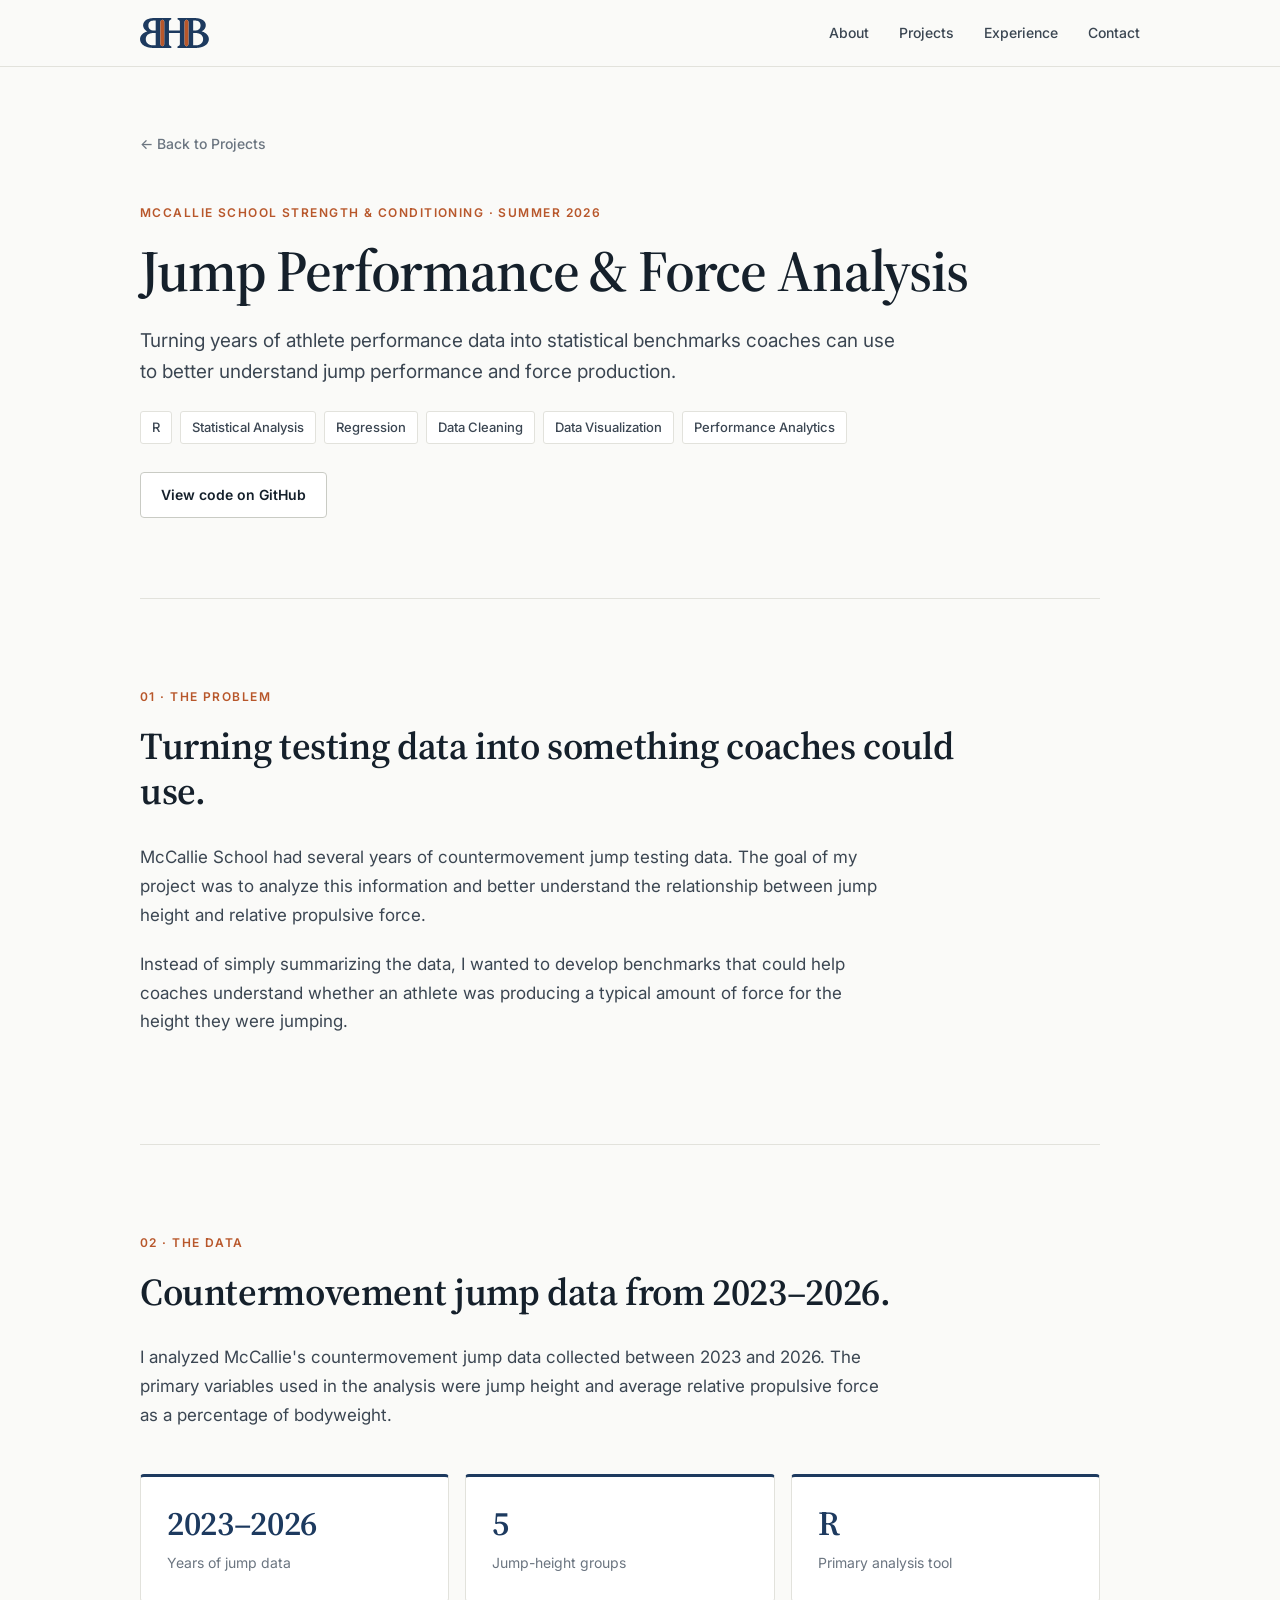
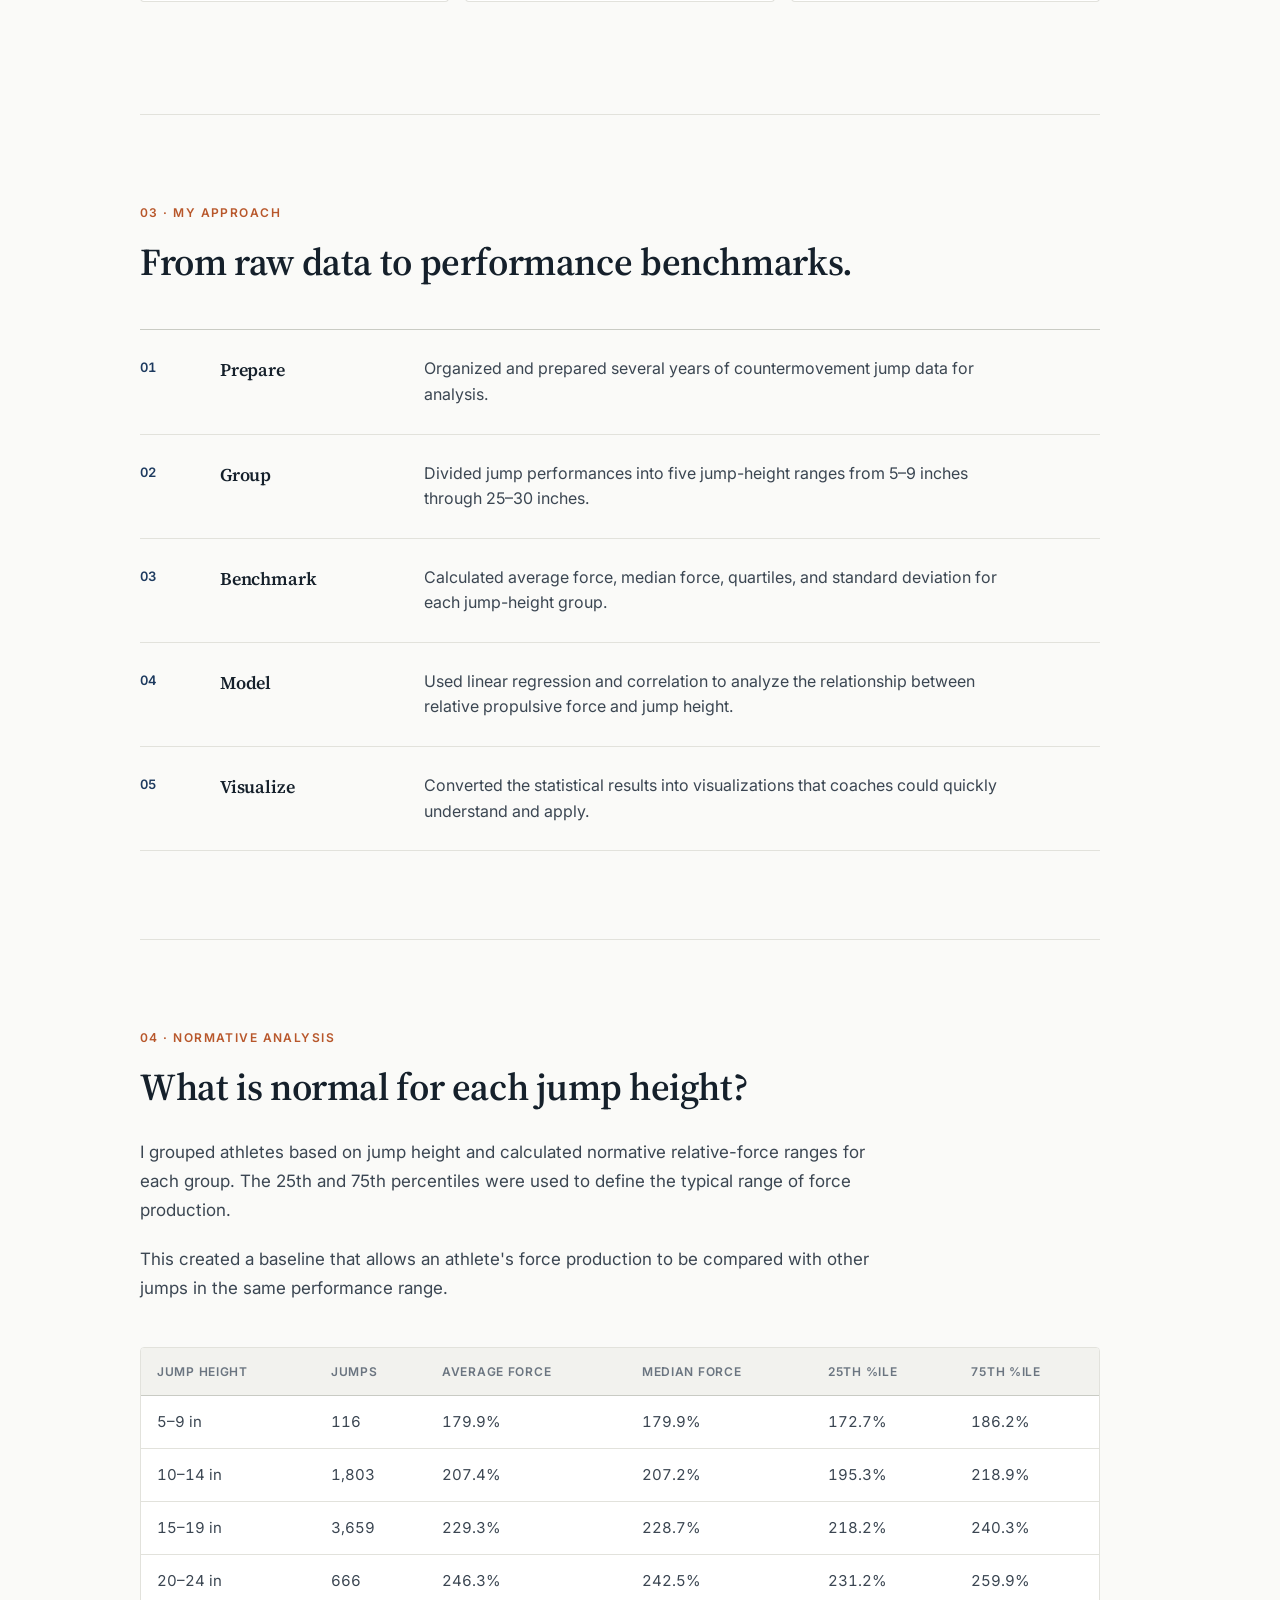
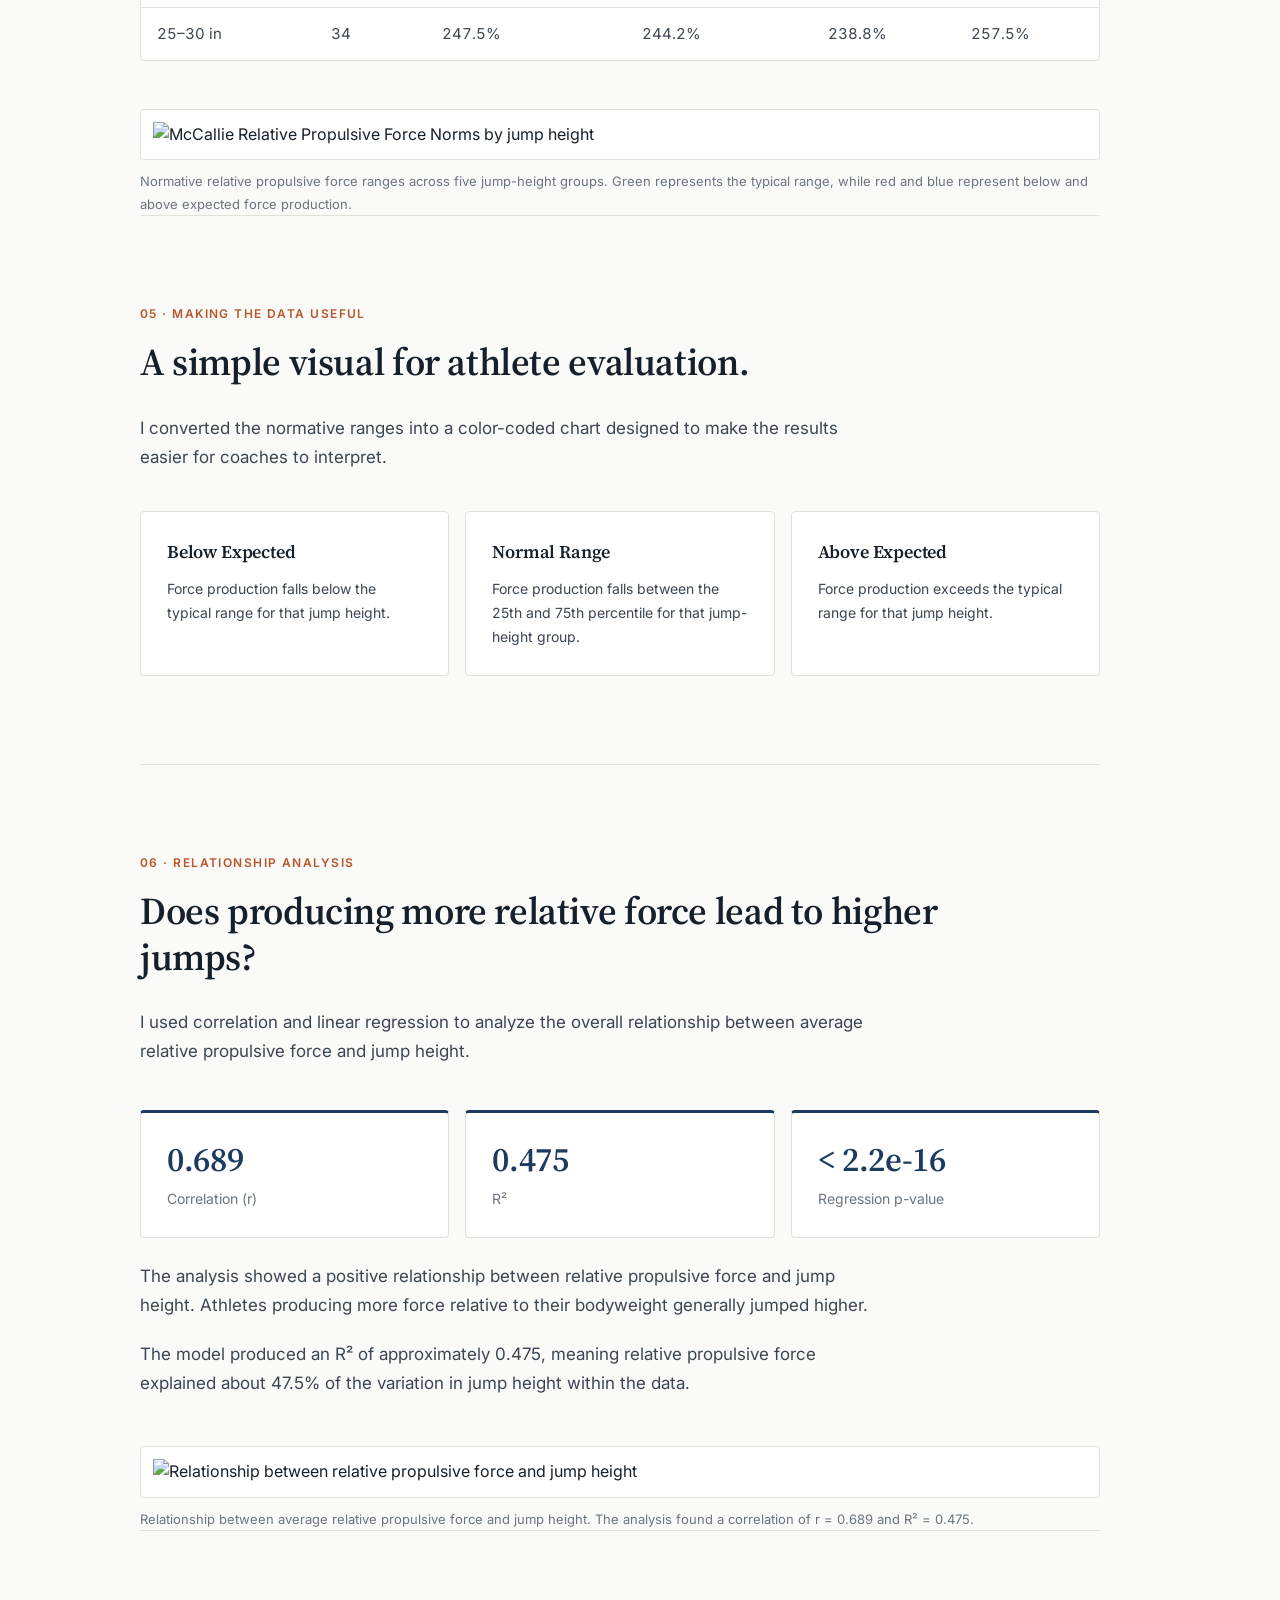
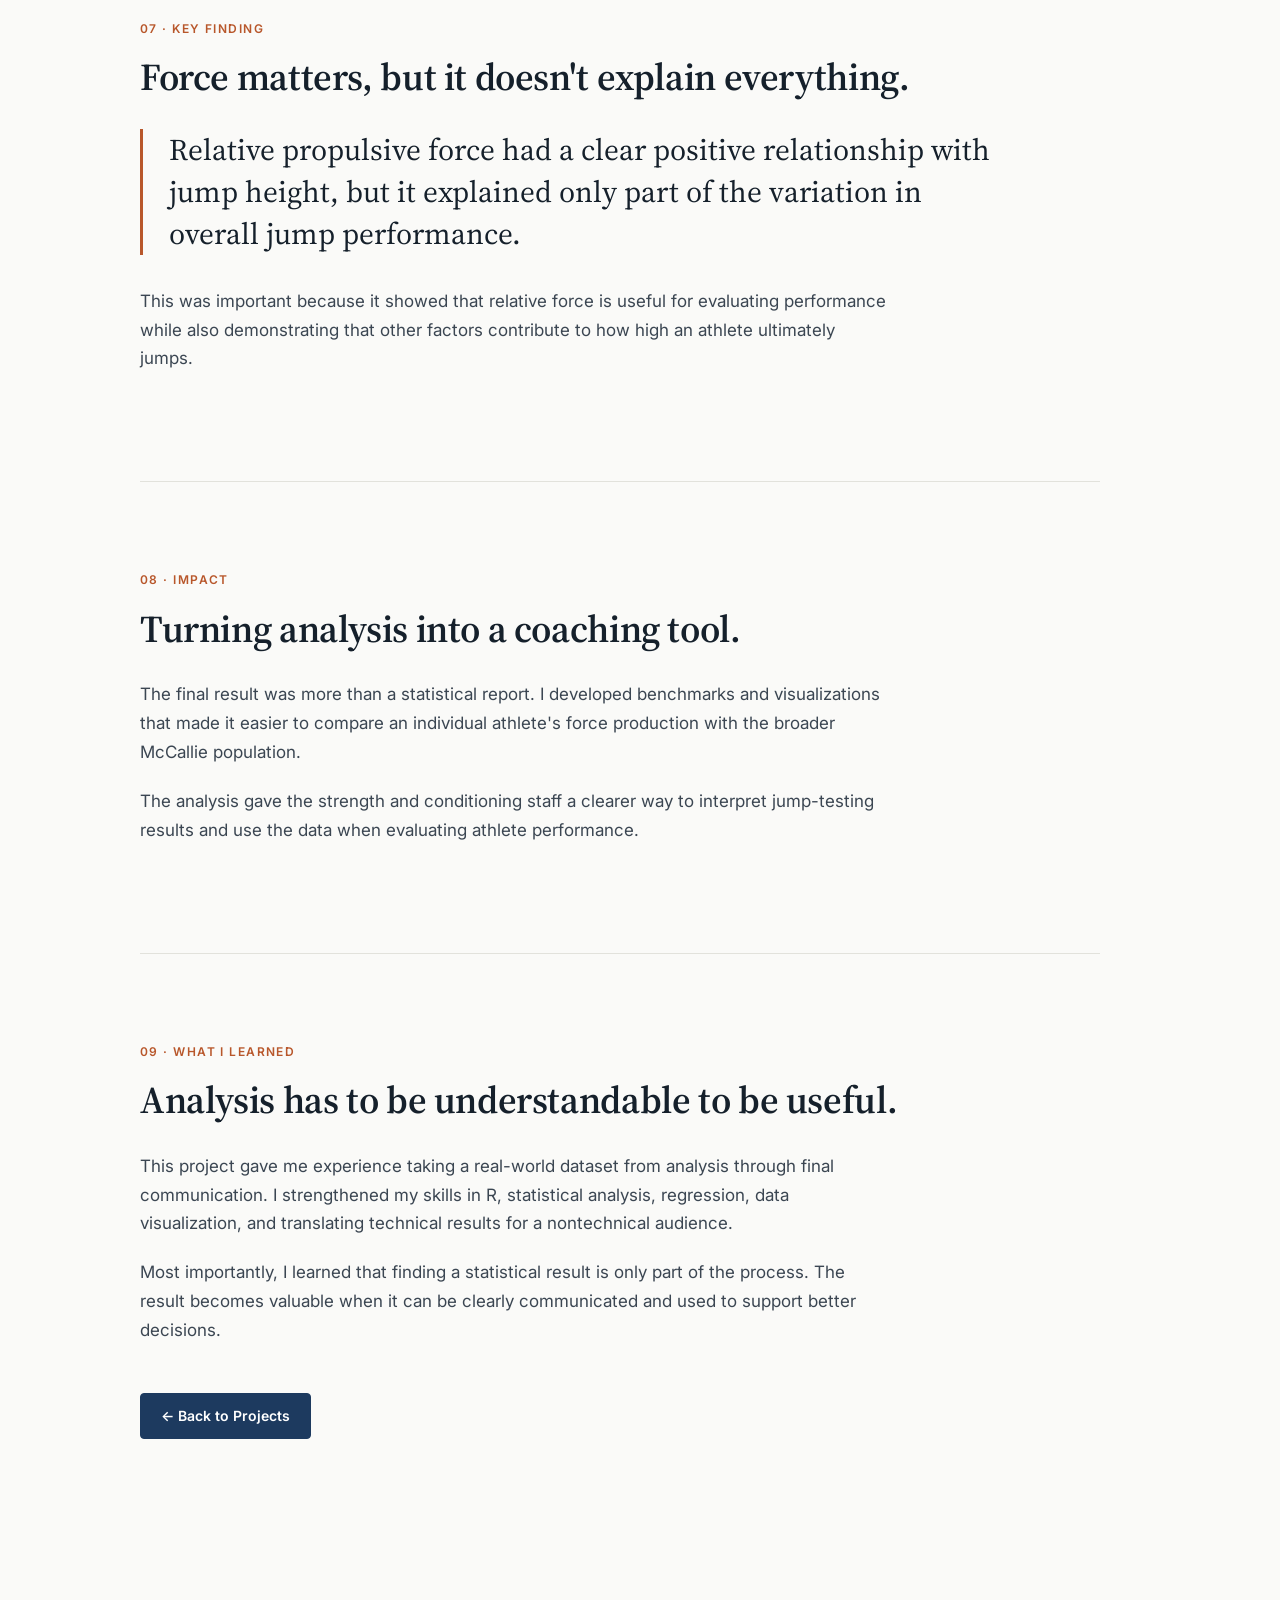
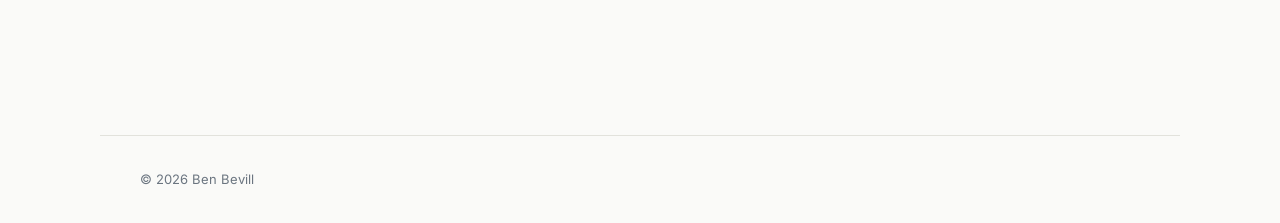
==== commit ad5ea31a: "Restore original BB tab icon with copper underline Co-Authored-By: Claude Opus 5.5 <noreply@anthropi" ====
--- a/mccallie.html
+++ b/mccallie.html
@@ -41,7 +41,6 @@
             <a href="index.html#projects">Projects</a>
             <a href="index.html#experience">Experience</a>
             <a href="index.html#contact">Contact</a>
-            <a href="Ben_Bevill_Resume.pdf?v=2" class="nav-resume" target="_blank" rel="noopener noreferrer">Resume</a>
         </div>
 
     </nav>
